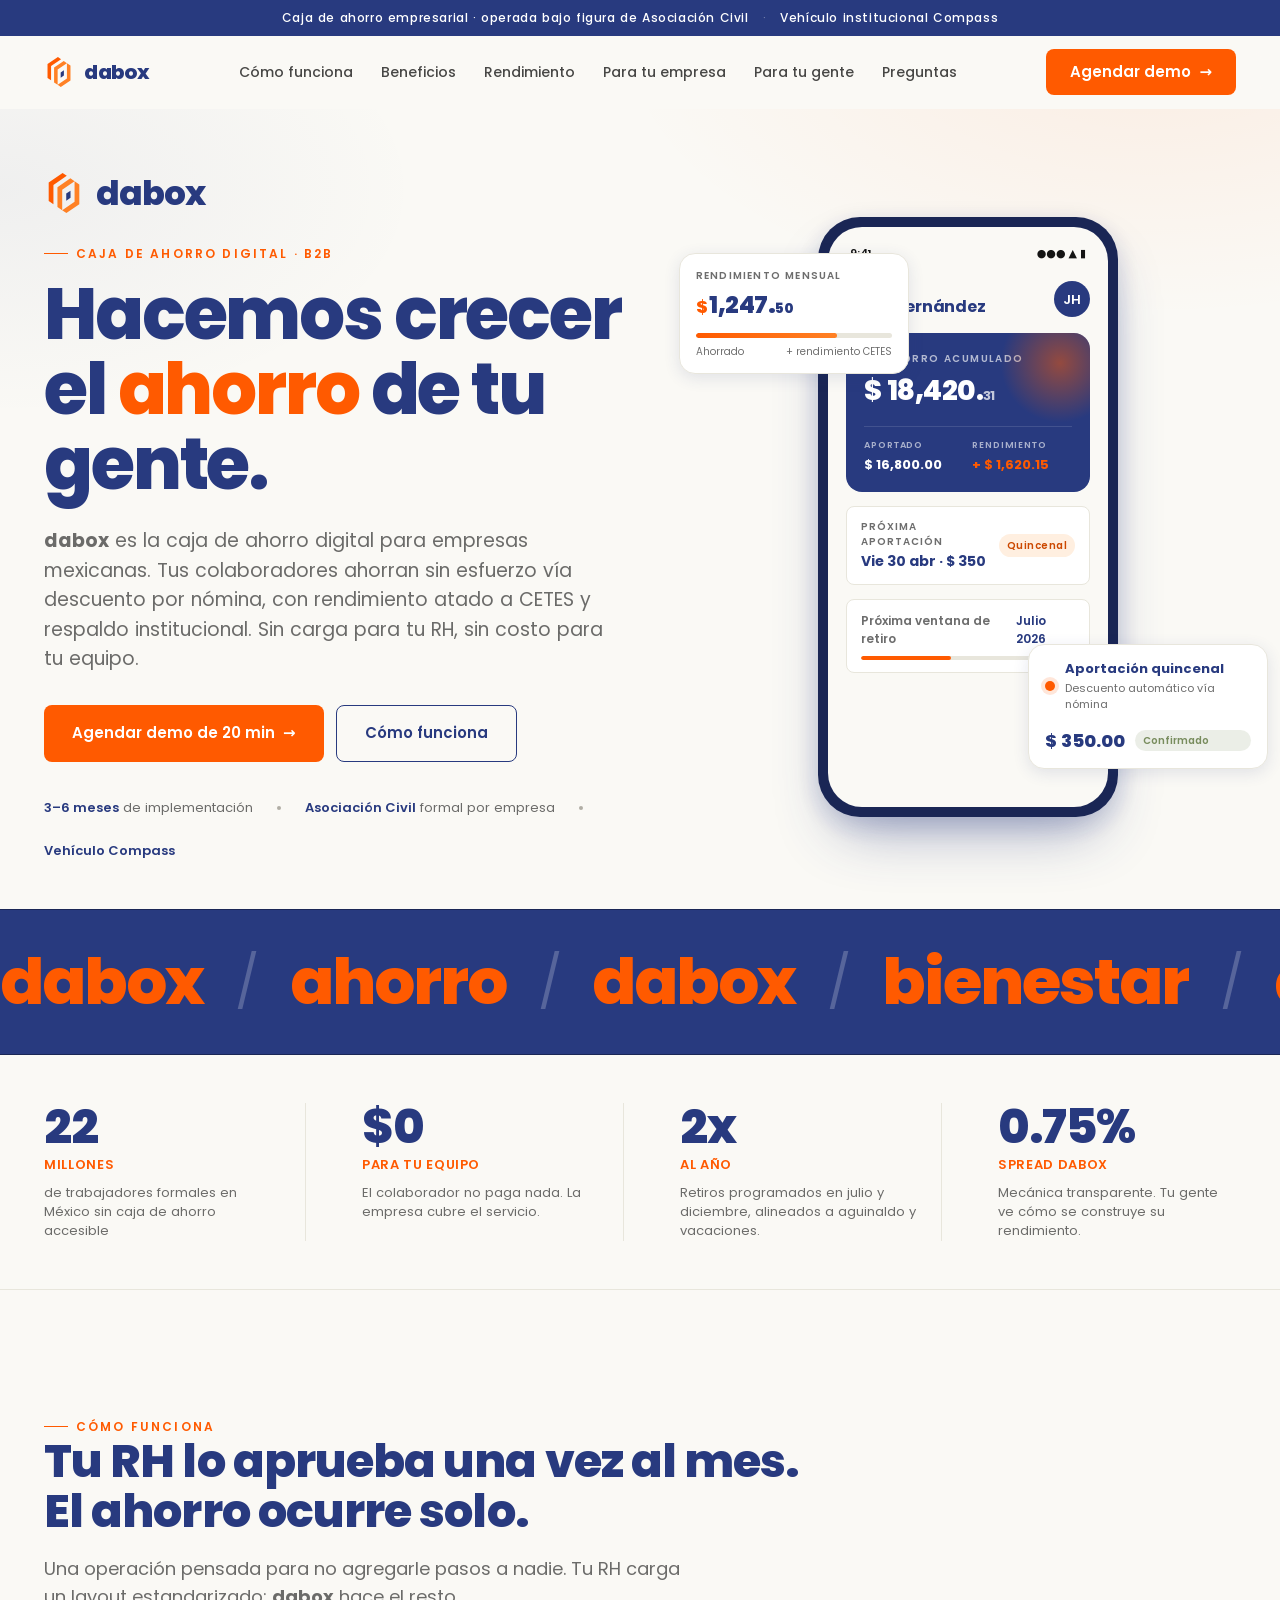
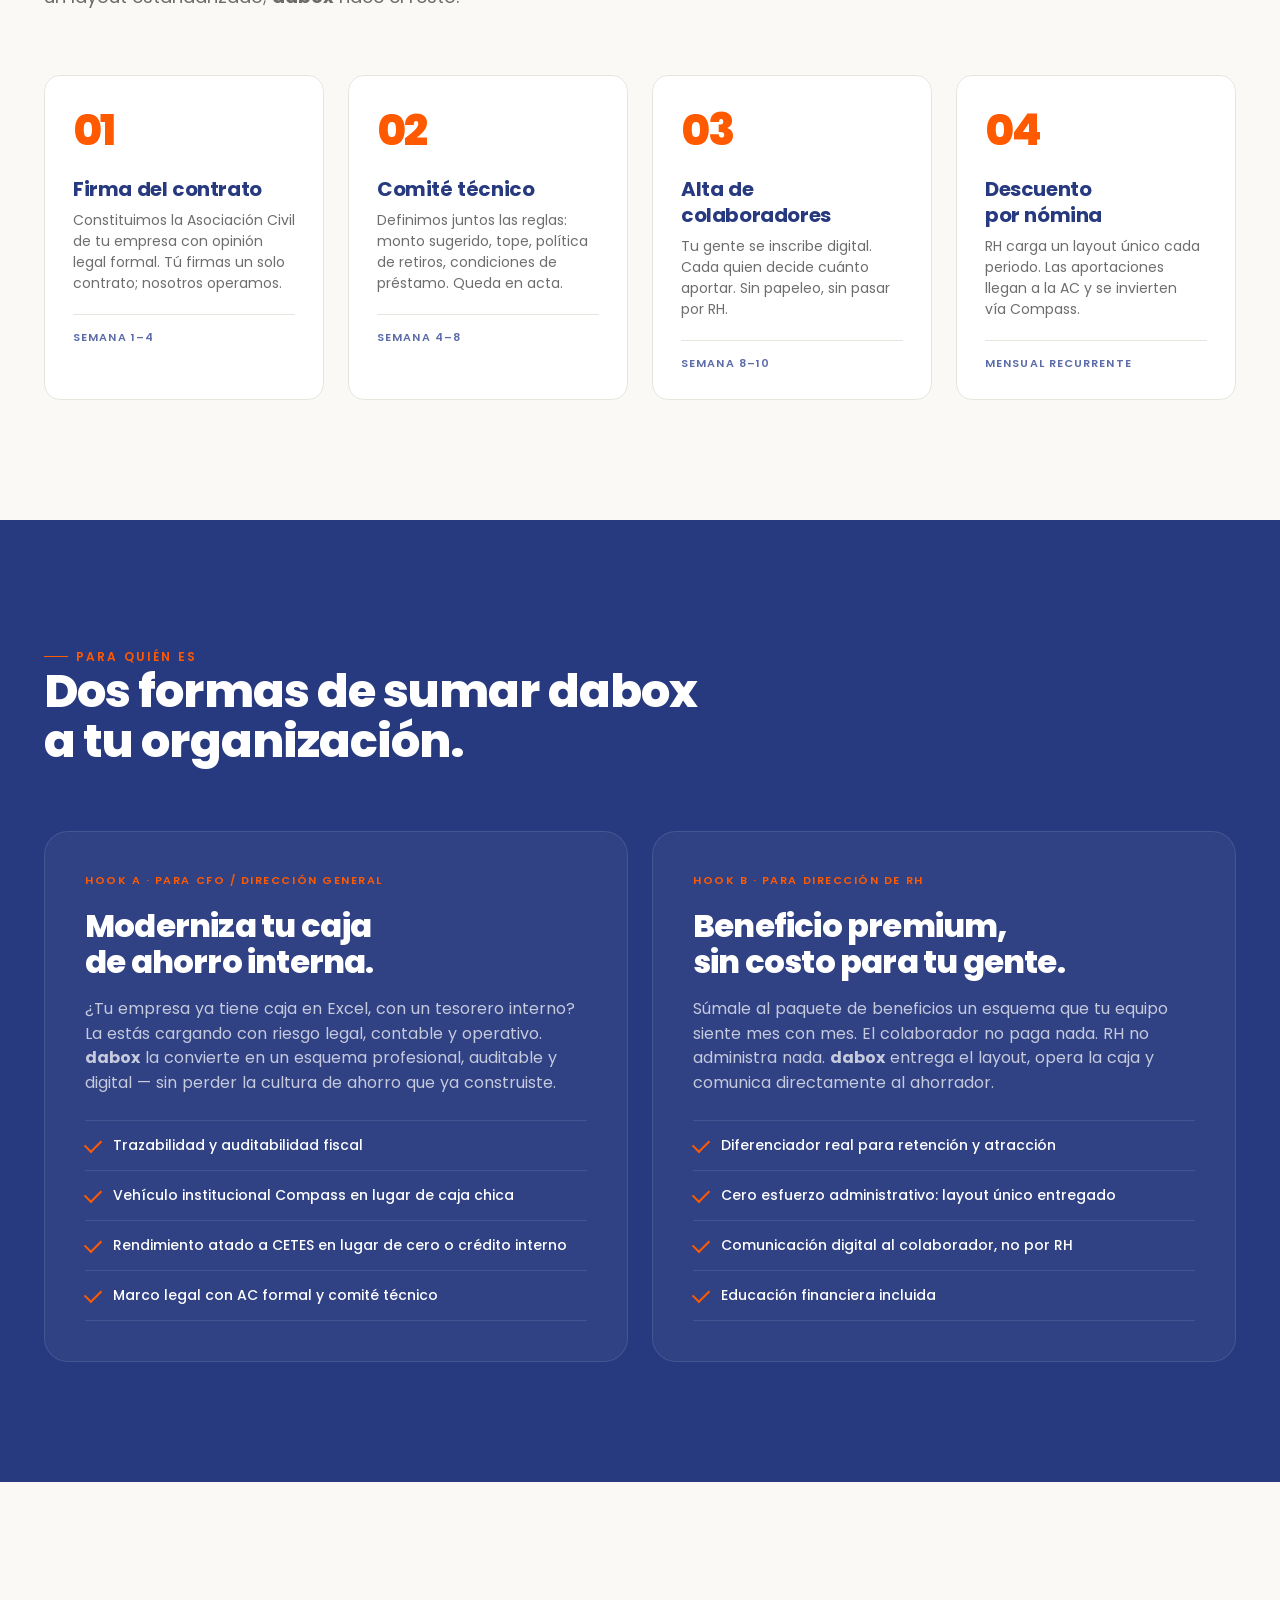
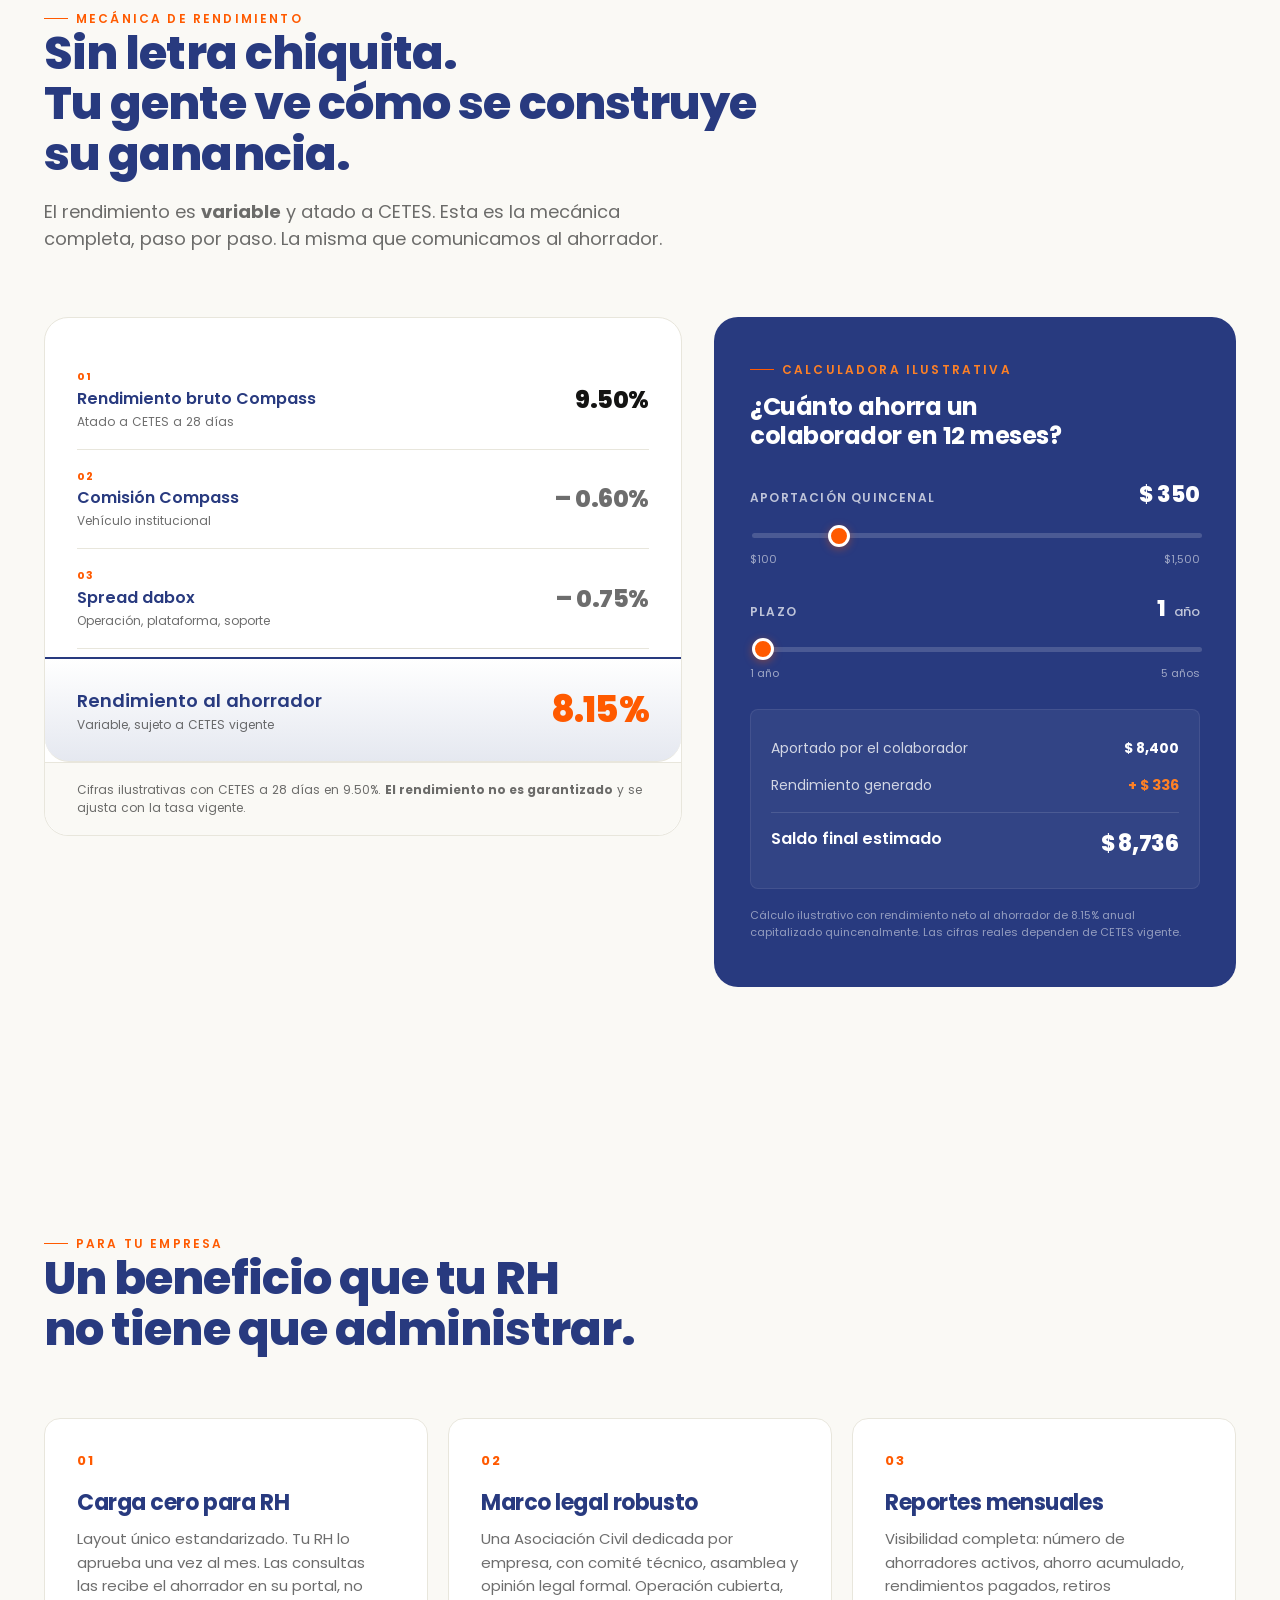
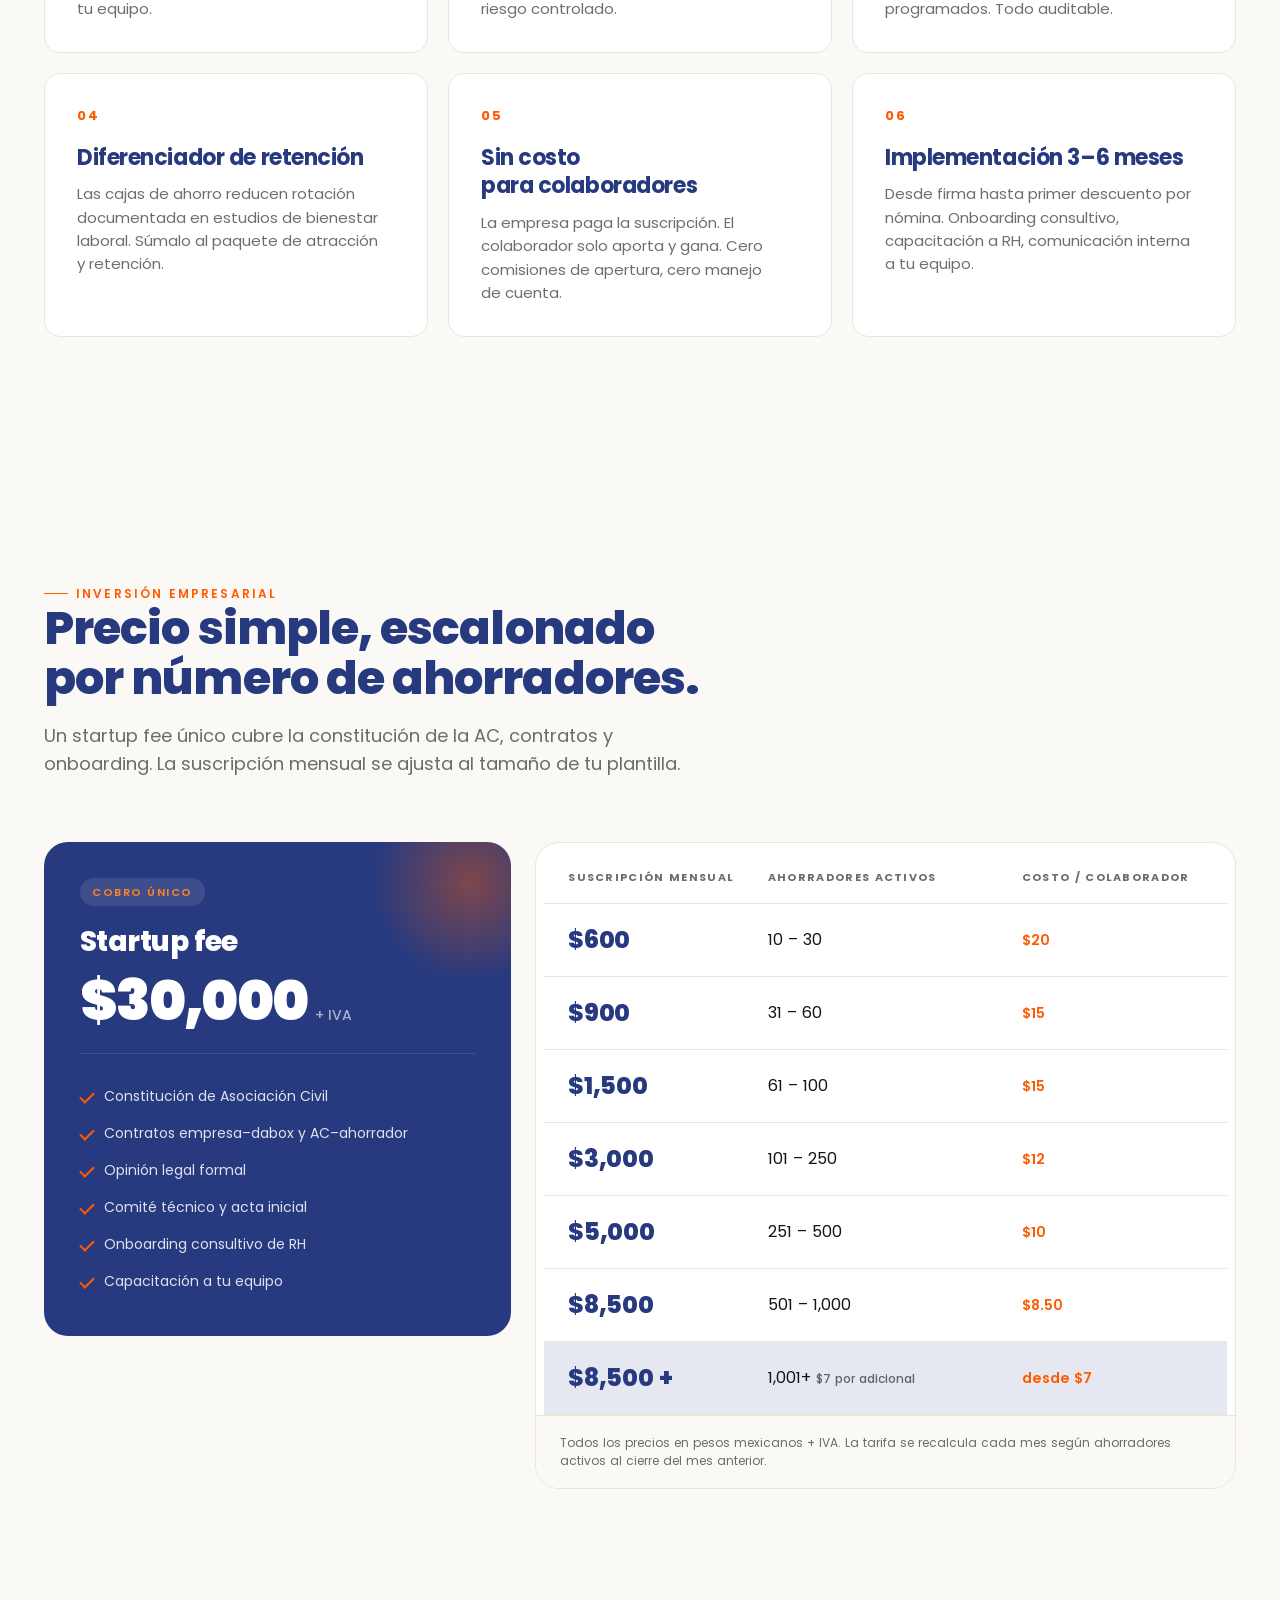
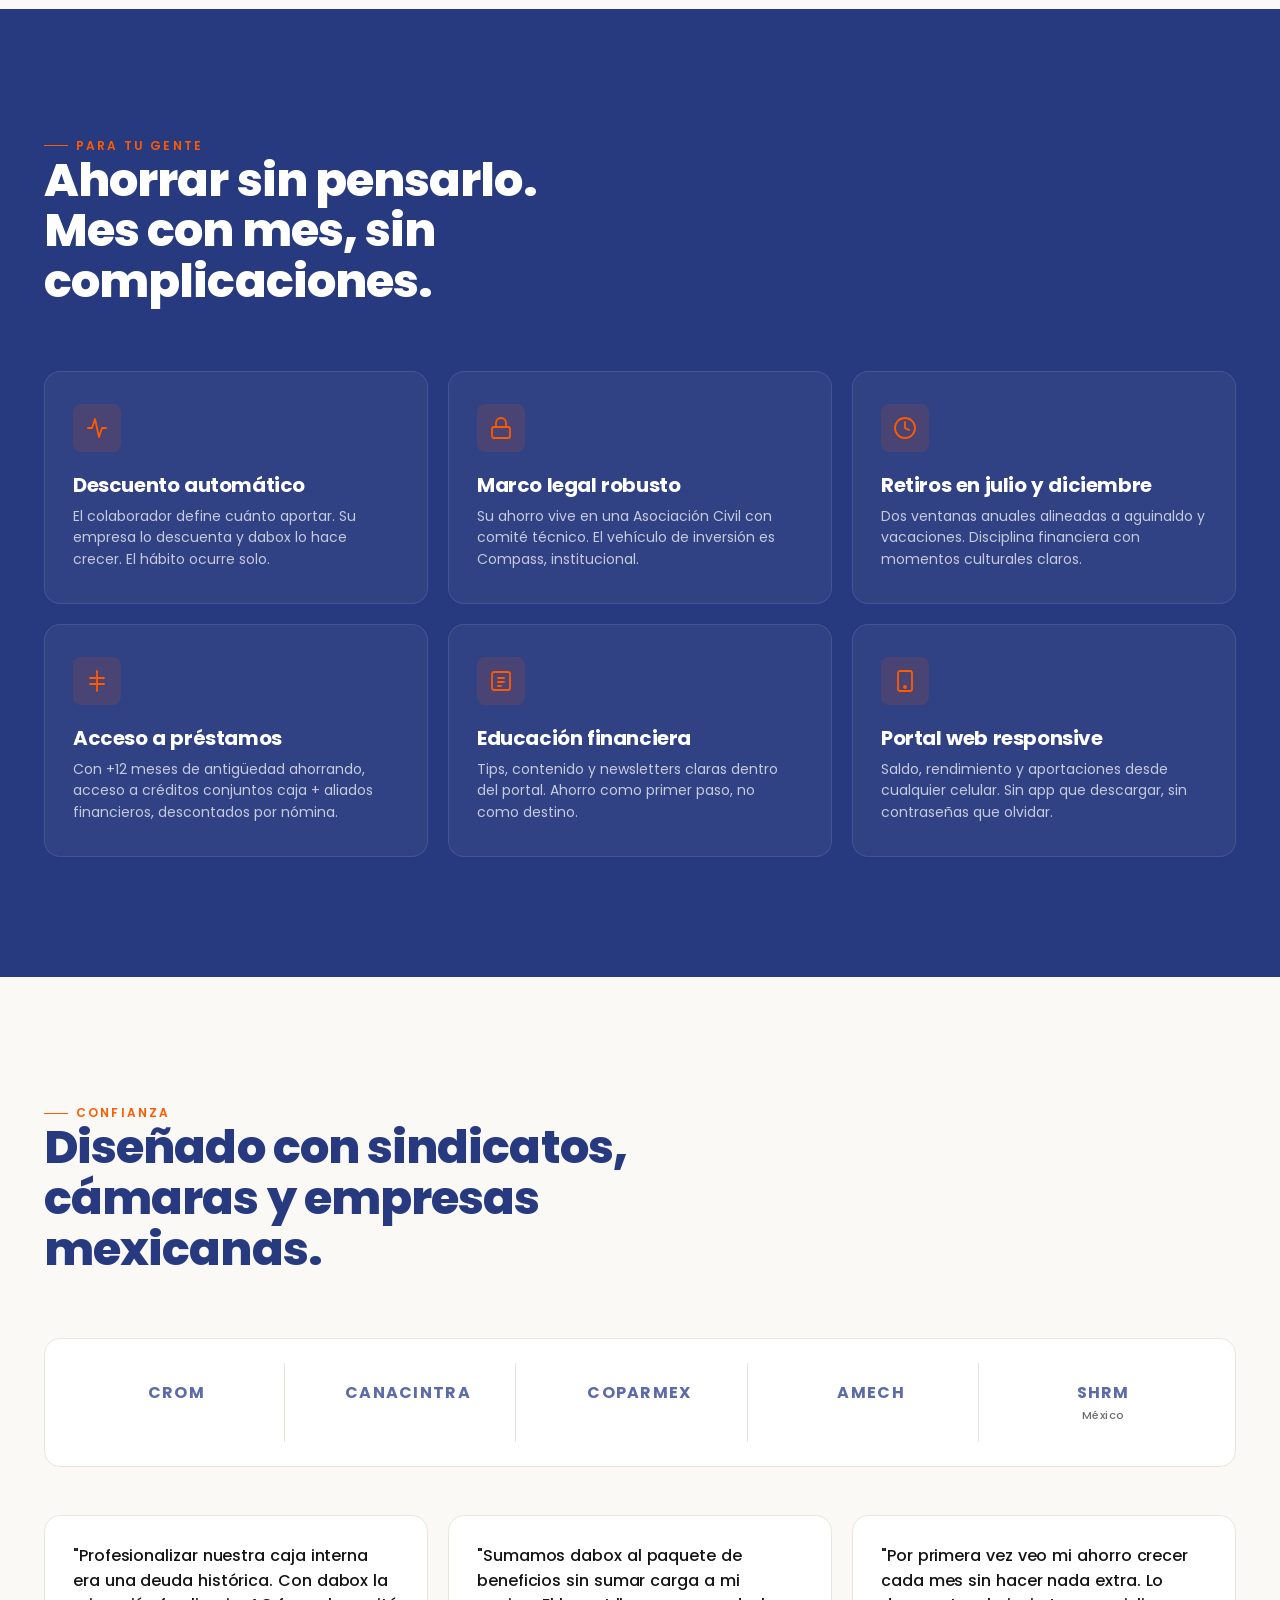
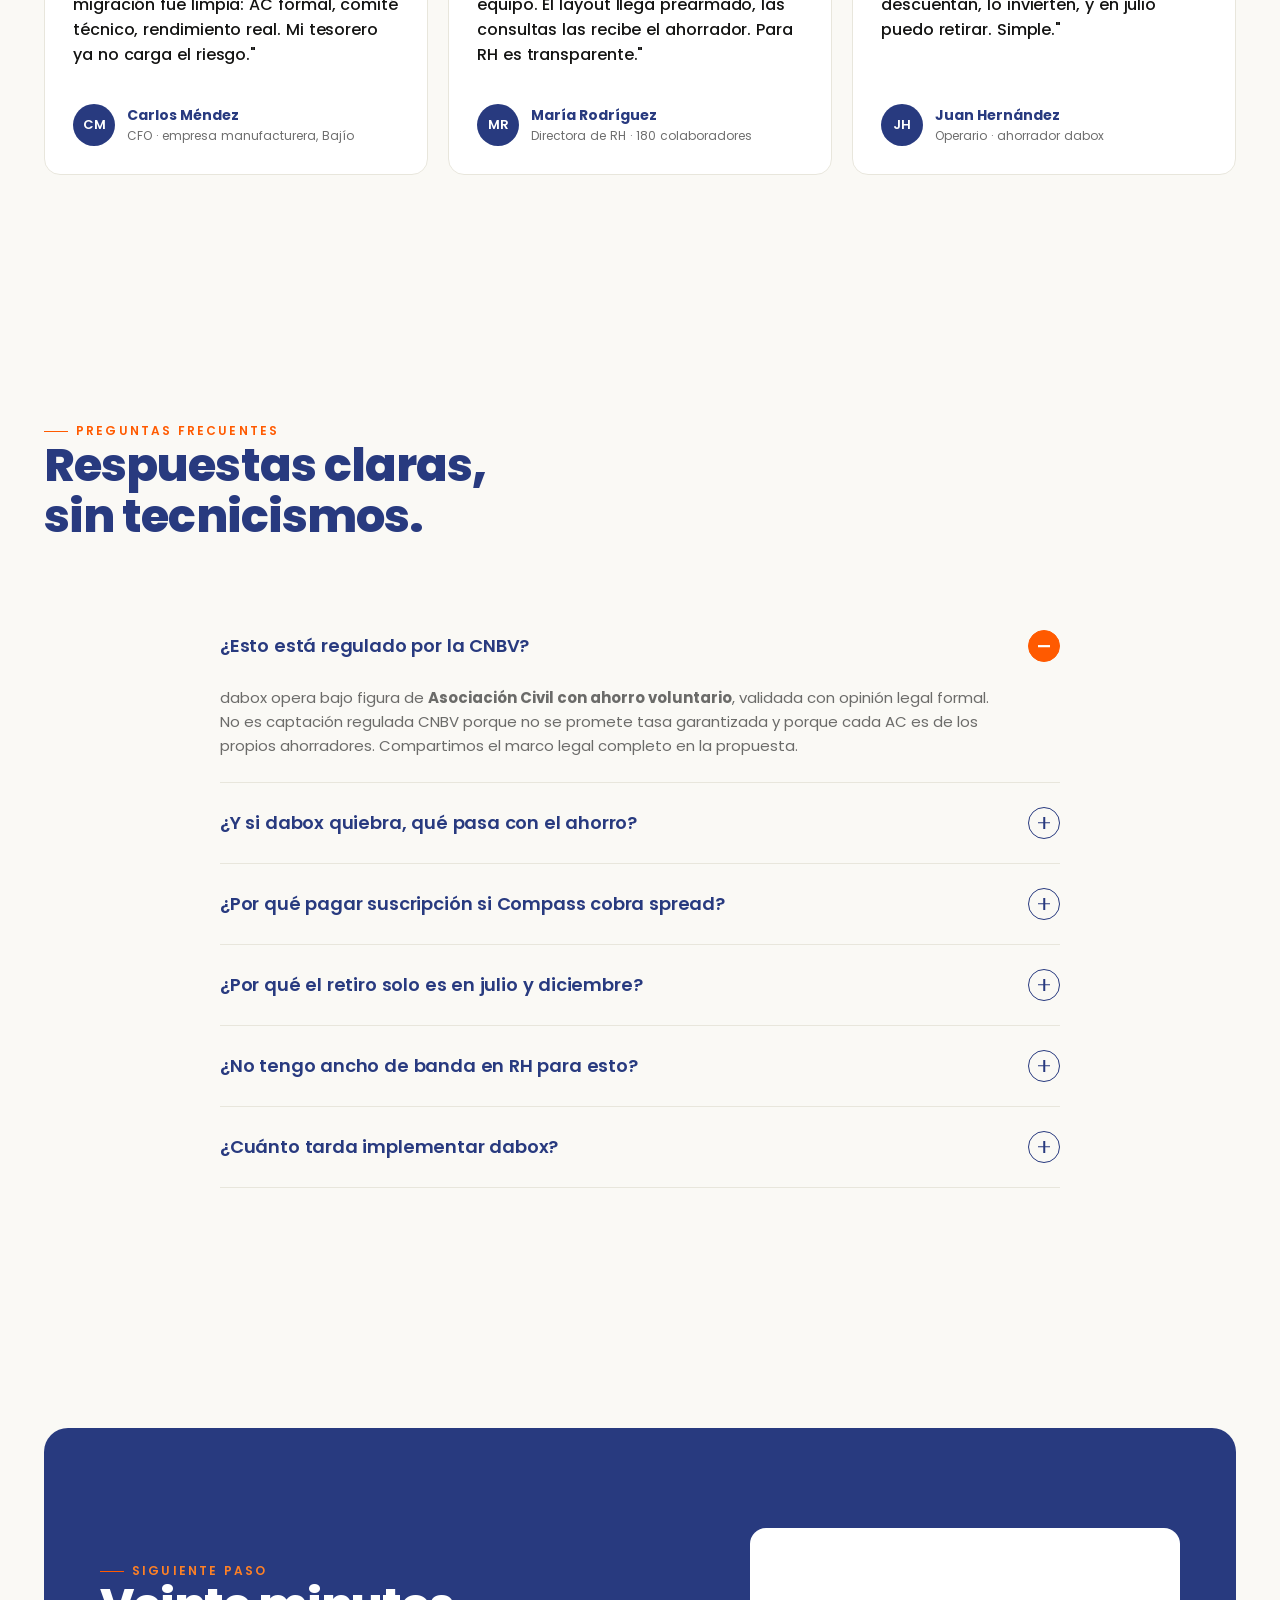
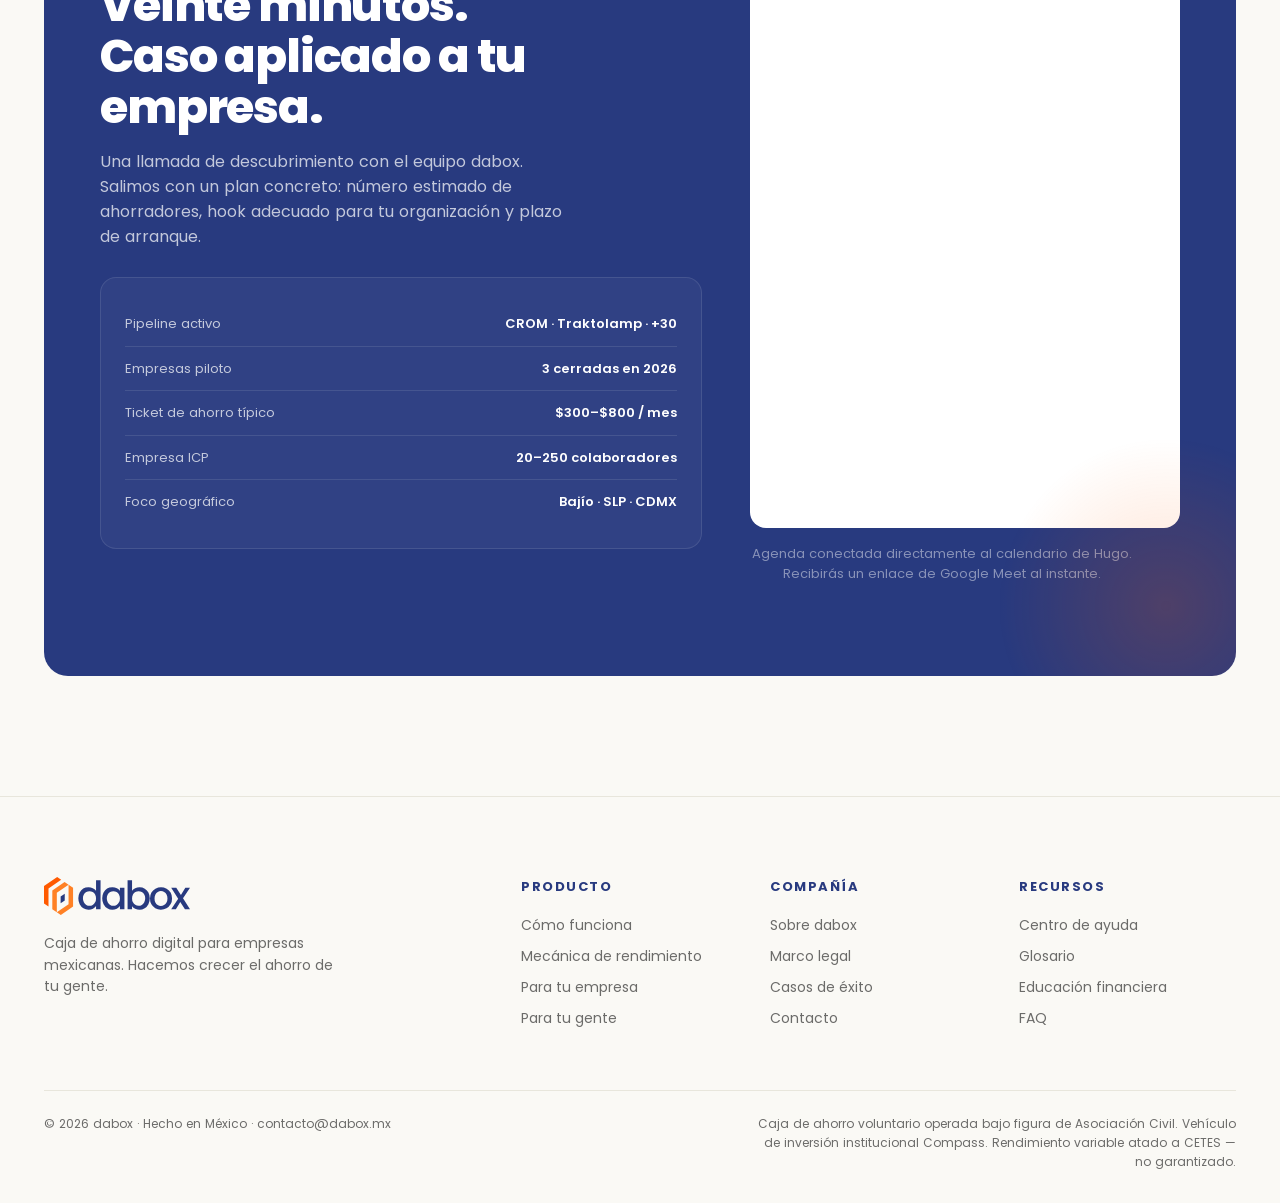
==== index.html @ c8448554 "Add static site pages and brand assets Add complete static marketing site: new HTML pages (index, 40" ====
<!doctype html>
<html lang="es">
<head>
<meta charset="utf-8">
<meta name="viewport" content="width=device-width, initial-scale=1">
<title>dabox — Hacemos crecer el ahorro de tu gente</title>
<link rel="stylesheet" href="/styles.css">
<link rel="icon" type="image/svg+xml" href="/assets/symbol-color.svg">
<template id="__bundler_thumbnail" data-bg-color="#FAF9F5">
  <svg viewBox="0 0 1200 800" xmlns="http://www.w3.org/2000/svg">
    <rect width="1200" height="800" fill="#FAF9F5"/>
    <g transform="translate(600 400)">
      <text x="0" y="40" text-anchor="middle" font-family="Poppins, sans-serif" font-weight="900" font-size="180" letter-spacing="-10" fill="#283A7F">dabox</text>
      <rect x="-200" y="100" width="400" height="6" rx="3" fill="#FF5A00"/>
    </g>
  </svg>
</template>
</head>
<body>

<!-- ANNOUNCE BAR -->
<div class="announce">
  <div class="wrap announce-inner">
    <span>Caja de ahorro empresarial · operada bajo figura de Asociación Civil</span>
    <span class="sep">·</span>
    <span>Vehículo institucional Compass</span>
  </div>
</div>

<!-- NAV -->
<nav class="nav" id="nav">
  <div class="wrap nav-inner">
    <a class="brand" href="#top">
      <img class="brand-mark" src="/assets/symbol-color.svg" alt="">
      <span class="brand-word">dabox</span>
    </a>
    <div class="nav-links">
      <a href="#producto">Cómo funciona</a>
      <a href="#beneficios">Beneficios</a>
      <a href="#calculadora">Rendimiento</a>
      <a href="#empresa">Para tu empresa</a>
      <a href="#colaborador">Para tu gente</a>
      <a href="#faq">Preguntas</a>
    </div>
    <div class="nav-cta">
      <a href="#contacto" class="btn btn-primary">Agendar demo<span class="arr">→</span></a>
    </div>
  </div>
</nav>

<!-- HERO -->
<section id="top" class="hero">
  <div class="wrap hero-grid">
    <div>
      <div class="hero-brand">
        <img src="/assets/symbol-color.svg" alt="" class="hero-brand-mark">
        <div class="hero-brand-word">dabox</div>
      </div>
      <span class="eyebrow">Caja de ahorro digital · B2B</span>
      <h1>Hacemos crecer<br>el <span class="hl">ahorro</span> de tu gente.</h1>
      <p class="lede">
        <strong>dabox</strong> es la caja de ahorro digital para empresas mexicanas.
        Tus colaboradores ahorran sin esfuerzo vía descuento por nómina, con rendimiento atado a CETES y respaldo institucional. Sin carga para tu RH, sin costo para tu equipo.
      </p>
      <div class="hero-cta">
        <a href="#contacto" class="btn btn-primary btn-lg">Agendar demo de 20 min<span class="arr">→</span></a>
        <a href="#producto" class="btn btn-ghost btn-lg">Cómo funciona</a>
      </div>
      <div class="trust">
        <div><strong>3–6 meses</strong> de implementación</div>
        <span class="dot"></span>
        <div><strong>Asociación Civil</strong> formal por empresa</div>
        <span class="dot"></span>
        <div><strong>Vehículo Compass</strong></div>
      </div>
    </div>

    <div class="hero-visual">
      <div class="float-card a">
        <div class="fc-label">RENDIMIENTO MENSUAL</div>
        <div class="fc-num"><span class="cur">$</span>1,247.<small>50</small></div>
        <div class="fc-bar"><div class="fc-fill" style="width:72%"></div></div>
        <div class="fc-meta"><span>Ahorrado</span><span>+ rendimiento CETES</span></div>
      </div>
      <div class="float-card b">
        <div class="fc-row">
          <div class="fc-dot"></div>
          <div>
            <div class="fc-t">Aportación quincenal</div>
            <div class="fc-s">Descuento automático vía nómina</div>
          </div>
        </div>
        <div class="fc-row" style="margin-top:14px">
          <div class="fc-amt">$ 350.00</div>
          <div class="fc-tag">Confirmado</div>
        </div>
      </div>
      <!-- Phone -->
      <div class="phone">
        <div class="phone-screen">
          <div class="statusbar">
            <span>9:41</span>
            <span class="sb-icons"></span>
          </div>
          <div class="phone-head">
            <div>
              <div class="phone-greeting">Hola,</div>
              <div class="phone-name">Juan Hernández</div>
            </div>
            <div class="avatar">JH</div>
          </div>
          <div class="balance-card">
            <div class="balance-label">Tu ahorro acumulado</div>
            <div class="balance-num" id="balanceNum">$ 18,420.<small>15</small></div>
            <div class="balance-meta">
              <div><span class="bm-l">Aportado</span><span class="bm-v">$ 16,800.00</span></div>
              <div><span class="bm-l">Rendimiento</span><span class="bm-v" style="color:var(--orange)">+ $ 1,620.15</span></div>
            </div>
          </div>
          <div class="next-card">
            <div>
              <div class="nc-l">Próxima aportación</div>
              <div class="nc-d">Vie 30 abr · $ 350</div>
            </div>
            <div class="nc-tag">Quincenal</div>
          </div>
          <div class="window-card">
            <div class="wc-row">
              <span class="wc-l">Próxima ventana de retiro</span>
              <span class="wc-v">Julio 2026</span>
            </div>
            <div class="wc-bar"><div class="wc-fill" style="width:42%"></div></div>
          </div>
        </div>
      </div>
    </div>
  </div>
</section>

<!-- TAGLINE BAND -->
<section class="band" aria-hidden="true">
  <div class="band-track">
    <span>dabox</span><span class="bsep">/</span>
    <span>ahorro</span><span class="bsep">/</span>
    <span>dabox</span><span class="bsep">/</span>
    <span>bienestar</span><span class="bsep">/</span>
    <span>dabox</span><span class="bsep">/</span>
    <span>tu gente</span><span class="bsep">/</span>
    <span>dabox</span><span class="bsep">/</span>
    <span>mes con mes</span><span class="bsep">/</span>
    <span>dabox</span><span class="bsep">/</span>
    <span>cetes</span><span class="bsep">/</span>
    <span>dabox</span><span class="bsep">/</span>
    <span>simple</span><span class="bsep">/</span>
  </div>
</section>

<!-- METRICS -->
<section class="metrics">
  <div class="wrap metrics-grid">
    <div class="metric">
      <div class="n" data-count="22">0</div>
      <div class="u">millones</div>
      <div class="l">de trabajadores formales en México sin caja de ahorro accesible</div>
    </div>
    <div class="metric">
      <div class="n" data-count="0" data-prefix="$">$0</div>
      <div class="u">para tu equipo</div>
      <div class="l">El colaborador no paga nada. La empresa cubre el servicio.</div>
    </div>
    <div class="metric">
      <div class="n" data-count="2" data-suffix="x">0x</div>
      <div class="u">al año</div>
      <div class="l">Retiros programados en julio y diciembre, alineados a aguinaldo y vacaciones.</div>
    </div>
    <div class="metric">
      <div class="n" data-count="0.75" data-suffix="%">0%</div>
      <div class="u">spread dabox</div>
      <div class="l">Mecánica transparente. Tu gente ve cómo se construye su rendimiento.</div>
    </div>
  </div>
</section>

<!-- HOW IT WORKS -->
<section id="producto" class="section">
  <div class="wrap">
    <div class="section-head">
      <span class="eyebrow">Cómo funciona</span>
      <h2>Tu RH lo aprueba una vez al mes.<br>El ahorro ocurre solo.</h2>
      <p class="lede">Una operación pensada para no agregarle pasos a nadie. Tu RH carga un layout estandarizado; <strong>dabox</strong> hace el resto.</p>
    </div>
    <div class="how-grid">
      <div class="how-step">
        <div class="hn">01</div>
        <h3>Firma del contrato</h3>
        <p>Constituimos la Asociación Civil de tu empresa con opinión legal formal. Tú firmas un solo contrato; nosotros operamos.</p>
        <div class="hs-meta">Semana 1–4</div>
      </div>
      <div class="how-step">
        <div class="hn">02</div>
        <h3>Comité técnico</h3>
        <p>Definimos juntos las reglas: monto sugerido, tope, política de retiros, condiciones de préstamo. Queda en acta.</p>
        <div class="hs-meta">Semana 4–8</div>
      </div>
      <div class="how-step">
        <div class="hn">03</div>
        <h3>Alta de colaboradores</h3>
        <p>Tu gente se inscribe digital. Cada quien decide cuánto aportar. Sin papeleo, sin pasar por RH.</p>
        <div class="hs-meta">Semana 8–10</div>
      </div>
      <div class="how-step">
        <div class="hn">04</div>
        <h3>Descuento por nómina</h3>
        <p>RH carga un layout único cada periodo. Las aportaciones llegan a la AC y se invierten vía Compass.</p>
        <div class="hs-meta">Mensual recurrente</div>
      </div>
    </div>
  </div>
</section>

<!-- DUAL HOOK -->
<section id="beneficios" class="section dark">
  <div class="wrap">
    <div class="section-head">
      <span class="eyebrow">Para quién es</span>
      <h2>Dos formas de sumar dabox<br>a tu organización.</h2>
    </div>
    <div class="hook-grid">
      <article class="hook">
        <div class="hk-tag">Hook A · Para CFO / Dirección General</div>
        <h3>Moderniza tu caja<br>de ahorro interna.</h3>
        <p class="hk-desc">¿Tu empresa ya tiene caja en Excel, con un tesorero interno? La estás cargando con riesgo legal, contable y operativo. <strong>dabox</strong> la convierte en un esquema profesional, auditable y digital — sin perder la cultura de ahorro que ya construiste.</p>
        <ul class="hk-list">
          <li>Trazabilidad y auditabilidad fiscal</li>
          <li>Vehículo institucional Compass en lugar de caja chica</li>
          <li>Rendimiento atado a CETES en lugar de cero o crédito interno</li>
          <li>Marco legal con AC formal y comité técnico</li>
        </ul>
      </article>
      <article class="hook">
        <div class="hk-tag">Hook B · Para Dirección de RH</div>
        <h3>Beneficio premium,<br>sin costo para tu gente.</h3>
        <p class="hk-desc">Súmale al paquete de beneficios un esquema que tu equipo siente mes con mes. El colaborador no paga nada. RH no administra nada. <strong>dabox</strong> entrega el layout, opera la caja y comunica directamente al ahorrador.</p>
        <ul class="hk-list">
          <li>Diferenciador real para retención y atracción</li>
          <li>Cero esfuerzo administrativo: layout único entregado</li>
          <li>Comunicación digital al colaborador, no por RH</li>
          <li>Educación financiera incluida</li>
        </ul>
      </article>
    </div>
  </div>
</section>

<!-- YIELD MECHANICS -->
<section id="calculadora" class="section section-cream">
  <div class="wrap">
    <div class="section-head">
      <span class="eyebrow">Mecánica de rendimiento</span>
      <h2>Sin letra chiquita.<br>Tu gente ve cómo se construye su ganancia.</h2>
      <p class="lede">El rendimiento es <strong>variable</strong> y atado a CETES. Esta es la mecánica completa, paso por paso. La misma que comunicamos al ahorrador.</p>
    </div>

    <div class="yield-grid">
      <div class="yield-mech">
        <div class="ym-row">
          <div class="ym-l">
            <div class="ym-step">01</div>
            <div class="ym-t">Rendimiento bruto Compass</div>
            <div class="ym-s">Atado a CETES a 28 días</div>
          </div>
          <div class="ym-v">9.50%</div>
        </div>
        <div class="ym-row sub">
          <div class="ym-l">
            <div class="ym-step">02</div>
            <div class="ym-t">Comisión Compass</div>
            <div class="ym-s">Vehículo institucional</div>
          </div>
          <div class="ym-v">– 0.60%</div>
        </div>
        <div class="ym-row sub">
          <div class="ym-l">
            <div class="ym-step">03</div>
            <div class="ym-t">Spread dabox</div>
            <div class="ym-s">Operación, plataforma, soporte</div>
          </div>
          <div class="ym-v">– 0.75%</div>
        </div>
        <div class="ym-row total">
          <div class="ym-l">
            <div class="ym-t">Rendimiento al ahorrador</div>
            <div class="ym-s">Variable, sujeto a CETES vigente</div>
          </div>
          <div class="ym-v hi">8.15%</div>
        </div>
        <div class="ym-foot">
          Cifras ilustrativas con CETES a 28 días en 9.50%. <strong>El rendimiento no es garantizado</strong> y se ajusta con la tasa vigente.
        </div>
      </div>

      <div class="yield-calc">
        <span class="eyebrow">Calculadora ilustrativa</span>
        <h3 class="calc-h">¿Cuánto ahorra un colaborador en 12 meses?</h3>

        <div class="ctrl">
          <div class="ctrl-top">
            <span class="ctrl-label">Aportación quincenal</span>
            <span class="ctrl-value">$ <span id="vMonthly">350</span></span>
          </div>
          <input type="range" id="monthly" min="100" max="1500" step="50" value="350">
          <div class="ctrl-range"><span>$100</span><span>$1,500</span></div>
        </div>

        <div class="ctrl">
          <div class="ctrl-top">
            <span class="ctrl-label">Plazo</span>
            <span class="ctrl-value"><span id="vYears">1</span> <span class="unit">año</span></span>
          </div>
          <input type="range" id="years" min="1" max="5" step="1" value="1">
          <div class="ctrl-range"><span>1 año</span><span>5 años</span></div>
        </div>

        <div class="calc-out">
          <div class="co-row">
            <span>Aportado por el colaborador</span>
            <strong id="bdPrincipal">$ 8,400</strong>
          </div>
          <div class="co-row hi">
            <span>Rendimiento generado</span>
            <strong id="bdYield">+ $ 365</strong>
          </div>
          <div class="co-row total">
            <span>Saldo final estimado</span>
            <strong id="calcResult">$ 8,765</strong>
          </div>
        </div>
        <p class="calc-note">Cálculo ilustrativo con rendimiento neto al ahorrador de 8.15% anual capitalizado quincenalmente. Las cifras reales dependen de CETES vigente.</p>
      </div>
    </div>
  </div>
</section>

<!-- FOR THE COMPANY -->
<section id="empresa" class="section">
  <div class="wrap">
    <div class="section-head">
      <span class="eyebrow">Para tu empresa</span>
      <h2>Un beneficio que tu RH<br>no tiene que administrar.</h2>
    </div>
    <div class="feat-grid">
      <div class="feat">
        <div class="ft-num">01</div>
        <h3>Carga cero para RH</h3>
        <p>Layout único estandarizado. Tu RH lo aprueba una vez al mes. Las consultas las recibe el ahorrador en su portal, no tu equipo.</p>
      </div>
      <div class="feat">
        <div class="ft-num">02</div>
        <h3>Marco legal robusto</h3>
        <p>Una Asociación Civil dedicada por empresa, con comité técnico, asamblea y opinión legal formal. Operación cubierta, riesgo controlado.</p>
      </div>
      <div class="feat">
        <div class="ft-num">03</div>
        <h3>Reportes mensuales</h3>
        <p>Visibilidad completa: número de ahorradores activos, ahorro acumulado, rendimientos pagados, retiros programados. Todo auditable.</p>
      </div>
      <div class="feat">
        <div class="ft-num">04</div>
        <h3>Diferenciador de retención</h3>
        <p>Las cajas de ahorro reducen rotación documentada en estudios de bienestar laboral. Súmalo al paquete de atracción y retención.</p>
      </div>
      <div class="feat">
        <div class="ft-num">05</div>
        <h3>Sin costo para colaboradores</h3>
        <p>La empresa paga la suscripción. El colaborador solo aporta y gana. Cero comisiones de apertura, cero manejo de cuenta.</p>
      </div>
      <div class="feat">
        <div class="ft-num">06</div>
        <h3>Implementación 3–6 meses</h3>
        <p>Desde firma hasta primer descuento por nómina. Onboarding consultivo, capacitación a RH, comunicación interna a tu equipo.</p>
      </div>
    </div>
  </div>
</section>

<!-- PRICING -->
<section class="section section-cream">
  <div class="wrap">
    <div class="section-head">
      <span class="eyebrow">Inversión empresarial</span>
      <h2>Precio simple, escalonado por número de ahorradores.</h2>
      <p class="lede">Un startup fee único cubre la constitución de la AC, contratos y onboarding. La suscripción mensual se ajusta al tamaño de tu plantilla.</p>
    </div>

    <div class="pricing-wrap">
      <div class="startup-card">
        <div class="sc-tag">Cobro único</div>
        <h3>Startup fee</h3>
        <div class="sc-price">$30,000<span class="sc-iva">+ IVA</span></div>
        <ul class="sc-list">
          <li>Constitución de Asociación Civil</li>
          <li>Contratos empresa–dabox y AC–ahorrador</li>
          <li>Opinión legal formal</li>
          <li>Comité técnico y acta inicial</li>
          <li>Onboarding consultivo de RH</li>
          <li>Capacitación a tu equipo</li>
        </ul>
      </div>

      <div class="tier-table">
        <div class="tt-head">
          <div>Suscripción mensual</div>
          <div>Ahorradores activos</div>
          <div>Costo / colaborador</div>
        </div>
        <div class="tt-row">
          <div class="tt-price">$600</div>
          <div>10 – 30</div>
          <div class="tt-pp">$20</div>
        </div>
        <div class="tt-row">
          <div class="tt-price">$900</div>
          <div>31 – 60</div>
          <div class="tt-pp">$15</div>
        </div>
        <div class="tt-row">
          <div class="tt-price">$1,500</div>
          <div>61 – 100</div>
          <div class="tt-pp">$15</div>
        </div>
        <div class="tt-row">
          <div class="tt-price">$3,000</div>
          <div>101 – 250</div>
          <div class="tt-pp">$12</div>
        </div>
        <div class="tt-row">
          <div class="tt-price">$5,000</div>
          <div>251 – 500</div>
          <div class="tt-pp">$10</div>
        </div>
        <div class="tt-row">
          <div class="tt-price">$8,500</div>
          <div>501 – 1,000</div>
          <div class="tt-pp">$8.50</div>
        </div>
        <div class="tt-row enterprise">
          <div class="tt-price">$8,500 +</div>
          <div>1,001+ <span class="tt-extra">$7 por adicional</span></div>
          <div class="tt-pp">desde $7</div>
        </div>
        <div class="tt-foot">Todos los precios en pesos mexicanos + IVA. La tarifa se recalcula cada mes según ahorradores activos al cierre del mes anterior.</div>
      </div>
    </div>
  </div>
</section>

<!-- FOR THE COLLABORATOR -->
<section id="colaborador" class="section dark">
  <div class="wrap">
    <div class="section-head">
      <span class="eyebrow">Para tu gente</span>
      <h2>Ahorrar sin pensarlo.<br>Mes con mes, sin complicaciones.</h2>
    </div>
    <div class="coll-grid">
      <div class="coll-feat">
        <div class="cf-i">
          <svg width="24" height="24" viewBox="0 0 24 24" fill="none" stroke="currentColor" stroke-width="1.8" stroke-linecap="round" stroke-linejoin="round"><path d="M3 12h4l3-9 4 18 3-9h4"/></svg>
        </div>
        <h3>Descuento automático</h3>
        <p>El colaborador define cuánto aportar. Su empresa lo descuenta y dabox lo hace crecer. El hábito ocurre solo.</p>
      </div>
      <div class="coll-feat">
        <div class="cf-i">
          <svg width="24" height="24" viewBox="0 0 24 24" fill="none" stroke="currentColor" stroke-width="1.8" stroke-linecap="round" stroke-linejoin="round"><rect x="3" y="11" width="18" height="11" rx="2"/><path d="M7 11V7a5 5 0 0 1 10 0v4"/></svg>
        </div>
        <h3>Marco legal robusto</h3>
        <p>Su ahorro vive en una Asociación Civil con comité técnico. El vehículo de inversión es Compass, institucional.</p>
      </div>
      <div class="coll-feat">
        <div class="cf-i">
          <svg width="24" height="24" viewBox="0 0 24 24" fill="none" stroke="currentColor" stroke-width="1.8" stroke-linecap="round" stroke-linejoin="round"><circle cx="12" cy="12" r="10"/><polyline points="12 6 12 12 16 14"/></svg>
        </div>
        <h3>Retiros en julio y diciembre</h3>
        <p>Dos ventanas anuales alineadas a aguinaldo y vacaciones. Disciplina financiera con momentos culturales claros.</p>
      </div>
      <div class="coll-feat">
        <div class="cf-i">
          <svg width="24" height="24" viewBox="0 0 24 24" fill="none" stroke="currentColor" stroke-width="1.8" stroke-linecap="round" stroke-linejoin="round"><path d="M12 2v20M5 9h14M5 15h14"/></svg>
        </div>
        <h3>Acceso a préstamos</h3>
        <p>Con +12 meses de antigüedad ahorrando, acceso a créditos conjuntos caja + aliados financieros, descontados por nómina.</p>
      </div>
      <div class="coll-feat">
        <div class="cf-i">
          <svg width="24" height="24" viewBox="0 0 24 24" fill="none" stroke="currentColor" stroke-width="1.8" stroke-linecap="round" stroke-linejoin="round"><rect x="3" y="3" width="18" height="18" rx="2"/><path d="M9 9h6M9 13h6M9 17h3"/></svg>
        </div>
        <h3>Educación financiera</h3>
        <p>Tips, contenido y newsletters claras dentro del portal. Ahorro como primer paso, no como destino.</p>
      </div>
      <div class="coll-feat">
        <div class="cf-i">
          <svg width="24" height="24" viewBox="0 0 24 24" fill="none" stroke="currentColor" stroke-width="1.8" stroke-linecap="round" stroke-linejoin="round"><rect x="5" y="2" width="14" height="20" rx="2"/><circle cx="12" cy="18" r="1"/></svg>
        </div>
        <h3>Portal web responsive</h3>
        <p>Saldo, rendimiento y aportaciones desde cualquier celular. Sin app que descargar, sin contraseñas que olvidar.</p>
      </div>
    </div>
  </div>
</section>

<!-- TESTIMONIALS -->
<section id="testimonios" class="section">
  <div class="wrap">
    <div class="section-head">
      <span class="eyebrow">Confianza</span>
      <h2>Diseñado con sindicatos,<br>cámaras y empresas mexicanas.</h2>
    </div>
    <div class="logos-row">
      <div class="logo-tile">CROM</div>
      <div class="logo-tile">CANACINTRA</div>
      <div class="logo-tile">COPARMEX</div>
      <div class="logo-tile">AMECH</div>
      <div class="logo-tile">SHRM<span class="lt-sub">México</span></div>
    </div>
    <div class="quotes-grid">
      <div class="quote">
        <p>"Profesionalizar nuestra caja interna era una deuda histórica. Con dabox la migración fue limpia: AC formal, comité técnico, rendimiento real. Mi tesorero ya no carga el riesgo."</p>
        <div class="q-person">
          <div class="q-avatar">CM</div>
          <div>
            <div class="q-name">Carlos Méndez</div>
            <div class="q-meta">CFO · empresa manufacturera, Bajío</div>
          </div>
        </div>
      </div>
      <div class="quote">
        <p>"Sumamos dabox al paquete de beneficios sin sumar carga a mi equipo. El layout llega prearmado, las consultas las recibe el ahorrador. Para RH es transparente."</p>
        <div class="q-person">
          <div class="q-avatar">MR</div>
          <div>
            <div class="q-name">María Rodríguez</div>
            <div class="q-meta">Directora de RH · 180 colaboradores</div>
          </div>
        </div>
      </div>
      <div class="quote">
        <p>"Por primera vez veo mi ahorro crecer cada mes sin hacer nada extra. Lo descuentan, lo invierten, y en julio puedo retirar. Simple."</p>
        <div class="q-person">
          <div class="q-avatar">JH</div>
          <div>
            <div class="q-name">Juan Hernández</div>
            <div class="q-meta">Operario · ahorrador dabox</div>
          </div>
        </div>
      </div>
    </div>
  </div>
</section>

<!-- FAQ -->
<section id="faq" class="section section-cream">
  <div class="wrap">
    <div class="section-head">
      <span class="eyebrow">Preguntas frecuentes</span>
      <h2>Respuestas claras, sin tecnicismos.</h2>
    </div>
    <div class="faq" id="faqList">
      <div class="faq-item">
        <button class="faq-q">¿Esto está regulado por la CNBV?<span class="plus" aria-hidden="true"></span></button>
        <div class="faq-a"><p>dabox opera bajo figura de <strong>Asociación Civil con ahorro voluntario</strong>, validada con opinión legal formal. No es captación regulada CNBV porque no se promete tasa garantizada y porque cada AC es de los propios ahorradores. Compartimos el marco legal completo en la propuesta.</p></div>
      </div>
      <div class="faq-item">
        <button class="faq-q">¿Y si dabox quiebra, qué pasa con el ahorro?<span class="plus" aria-hidden="true"></span></button>
        <div class="faq-a"><p>El ahorro nunca está en dabox: vive en <strong>Compass</strong>, una plataforma institucional. dabox es el operador, no el custodio. Si dabox dejara de operar, los recursos siguen en Compass a nombre de la AC de tu empresa, con su comité técnico para definir el destino.</p></div>
      </div>
      <div class="faq-item">
        <button class="faq-q">¿Por qué pagar suscripción si Compass cobra spread?<span class="plus" aria-hidden="true"></span></button>
        <div class="faq-a"><p>El spread (0.75%) cubre la operación financiera. La suscripción cubre el servicio de plataforma, soporte a tu RH, comunicación al colaborador, comité técnico y mantenimiento. Son dos cosas distintas y se comunican por separado.</p></div>
      </div>
      <div class="faq-item">
        <button class="faq-q">¿Por qué el retiro solo es en julio y diciembre?<span class="plus" aria-hidden="true"></span></button>
        <div class="faq-a"><p>Para que el ahorro sea ahorro de verdad y no caja chica. Coinciden con aguinaldo y vacaciones, los momentos que culturalmente la gente espera. Esto también permite mejores rendimientos porque Compass opera con horizonte estable.</p></div>
      </div>
      <div class="faq-item">
        <button class="faq-q">¿No tengo ancho de banda en RH para esto?<span class="plus" aria-hidden="true"></span></button>
        <div class="faq-a"><p>Es exactamente al revés: dabox quita carga a RH. El layout llega prearmado, el alta es digital, las consultas las recibe directamente el ahorrador en su portal. RH solo aprueba el layout una vez al mes.</p></div>
      </div>
      <div class="faq-item">
        <button class="faq-q">¿Cuánto tarda implementar dabox?<span class="plus" aria-hidden="true"></span></button>
        <div class="faq-a"><p>De 3 a 6 meses desde primer contacto hasta el primer descuento por nómina. Incluye descubrimiento, diseño de condiciones con comité técnico, constitución de AC, firma de contratos y comunicación interna a colaboradores.</p></div>
      </div>
    </div>
  </div>
</section>

<!-- CTA -->
<section id="contacto" class="section">
  <div class="wrap">
    <div class="cta">
      <div>
        <span class="eyebrow eyebrow-light">Siguiente paso</span>
        <h2>Veinte minutos.<br>Caso aplicado a tu empresa.</h2>
        <p>Una llamada de descubrimiento con el equipo dabox. Salimos con un plan concreto: número estimado de ahorradores, hook adecuado para tu organización y plazo de arranque.</p>
        <div class="cta-side" style="margin-top:28px">
          <div class="cs-row"><span>Pipeline activo</span><strong>CROM · Traktolamp · +30</strong></div>
          <div class="cs-row"><span>Empresas piloto</span><strong>3 cerradas en 2026</strong></div>
          <div class="cs-row"><span>Ticket de ahorro típico</span><strong>$300–$800 / mes</strong></div>
          <div class="cs-row"><span>Empresa ICP</span><strong>20–250 colaboradores</strong></div>
          <div class="cs-row"><span>Foco geográfico</span><strong>Bajío · SLP · CDMX</strong></div>
        </div>
      </div>
      <div class="contact-form">
        <!-- Google Calendar Appointment Scheduling begin -->
        <div class="gcal-embed">
          <iframe src="https://calendar.google.com/calendar/appointments/schedules/AcZssZ2-z3lMXLGdyvpIbQjqcW9ZtOuYDY7Qa_sxqxj57Eh-cWMENj8JCdjo-xfwGOmtxK09QVkw3BgD?gv=true" style="border: 0" width="100%" height="600" frameborder="0"></iframe>
        </div>
        <!-- end Google Calendar Appointment Scheduling -->
        <p style="text-align: center; color: rgba(255,255,255,0.45); font-size: 13px; margin-top: 16px;">
          Agenda conectada directamente al calendario de Hugo.<br>Recibirás un enlace de Google Meet al instante.
        </p>
      </div>
    </div>
  </div>
</section>

<!-- FOOTER -->
<footer>
  <div class="wrap">
    <div class="foot-top">
      <div class="foot-brand">
        <img src="/assets/logo-complete-color.svg" alt="dabox" style="height:38px">
        <p>Caja de ahorro digital para empresas mexicanas. Hacemos crecer el ahorro de tu gente.</p>
      </div>
      <div class="foot-cols">
        <div class="foot-col">
          <h4>Producto</h4>
          <a href="#producto">Cómo funciona</a>
          <a href="#calculadora">Mecánica de rendimiento</a>
          <a href="#empresa">Para tu empresa</a>
          <a href="#colaborador">Para tu gente</a>
        </div>
        <div class="foot-col">
          <h4>Compañía</h4>
          <a href="/sobre-dabox">Sobre dabox</a>
          <a href="/marco-legal">Marco legal</a>
          <a href="/casos-de-exito">Casos de éxito</a>
          <a href="#contacto">Contacto</a>
        </div>
        <div class="foot-col">
          <h4>Recursos</h4>
          <a href="/centro-de-ayuda">Centro de ayuda</a>
          <a href="/glosario">Glosario</a>
          <a href="/educacion-financiera">Educación financiera</a>
          <a href="#faq">FAQ</a>
        </div>
      </div>
    </div>
    <div class="foot-bottom">
      <div>© 2026 dabox · Hecho en México · <a href="mailto:contacto@dabox.mx">contacto@dabox.mx</a></div>
      <div class="legal">
        Caja de ahorro voluntario operada bajo figura de Asociación Civil. Vehículo de inversión institucional Compass. Rendimiento variable atado a CETES — no garantizado.
      </div>
    </div>
  </div>
</footer>

<!-- Tweaks -->
<div class="tweaks" id="tweaks">
  <h4>Tweaks</h4>
  <div class="tw-row">
    <label>Acento</label>
    <div class="swatches">
      <button class="swatch active" data-accent="#FF5A00" style="background:#FF5A00"></button>
      <button class="swatch" data-accent="#FF8125" style="background:#FF8125"></button>
      <button class="swatch" data-accent="#283A7F" style="background:#283A7F"></button>
    </div>
  </div>
  <div class="tw-row">
    <label>Fondo</label>
    <select id="tw-bg">
      <option value="bone">Hueso</option>
      <option value="white">Blanco</option>
    </select>
  </div>
</div>

<script src="/main.js"></script>
</body>
</html>
---- styles.css ----
/* ---------- Fonts ---------- */
@font-face { font-family: 'Poppins'; src: url('assets/fonts/Poppins-Regular.ttf') format('truetype'); font-weight: 400; font-display: swap; }
@font-face { font-family: 'Poppins'; src: url('assets/fonts/Poppins-Medium.ttf') format('truetype'); font-weight: 500; font-display: swap; }
@font-face { font-family: 'Poppins'; src: url('assets/fonts/Poppins-SemiBold.ttf') format('truetype'); font-weight: 600; font-display: swap; }
@font-face { font-family: 'Poppins'; src: url('assets/fonts/Poppins-Bold.ttf') format('truetype'); font-weight: 700; font-display: swap; }
@font-face { font-family: 'Poppins'; src: url('assets/fonts/Poppins-ExtraBold.ttf') format('truetype'); font-weight: 800; font-display: swap; }
@font-face { font-family: 'Poppins'; src: url('assets/fonts/Poppins-Black.ttf') format('truetype'); font-weight: 900; font-display: swap; }

/* ---------- Brand tokens (per brandbook) ---------- */
:root{
  --orange:#FF5A00;
  --orange-warm:#FF8125;
  --orange-200:#FFEFE0;
  --orange-300:#FFD9C0;
  --orange-700:#CC4800;
  --blue:#283A7F;
  --blue-100:#E5E8F0;
  --blue-200:#C0C7DC;
  --blue-400:#8E9AC2;
  --blue-500:#5C6CA8;
  --blue-900:#1A2655;
  --bone:#FAF9F5;
  --text:#141413;
  --gray-300:#E8E6DC;
  --gray-500:#B0AEA5;
  --success:#788C5D;

  --mute:rgba(20,20,19,.62);
  --mute-on-dark:rgba(255,255,255,.72);
  --line:rgba(20,20,19,.08);
  --line-strong:rgba(20,20,19,.16);
  --line-dark:rgba(255,255,255,.10);

  --radius-sm:4px;
  --radius-md:8px;
  --radius-lg:16px;
  --radius-xl:24px;

  --shadow-soft:0 2px 8px rgba(40,58,127,0.08);
  --shadow-medium:0 4px 16px rgba(40,58,127,0.12);
  --shadow-deep:0 8px 32px rgba(40,58,127,0.18);

  --ease-out:cubic-bezier(0.16, 1, 0.3, 1);
}

*{box-sizing:border-box}
html,body{margin:0;padding:0}
body{
  font-family:'Poppins', system-ui, -apple-system, sans-serif;
  font-weight:400;
  color:var(--text);
  background:var(--bone);
  -webkit-font-smoothing:antialiased;
  text-rendering:optimizeLegibility;
  line-height:1.5;
}
a{color:inherit;text-decoration:none}
button{font-family:inherit;cursor:pointer;border:none;background:none;color:inherit}
img{max-width:100%;display:block}
small{font-size:.62em;font-weight:inherit}

.wrap{max-width:1240px;margin:0 auto;padding:0 24px}
section{position:relative}

.eyebrow{
  display:inline-flex;align-items:center;gap:8px;
  font-size:12px;font-weight:600;letter-spacing:.18em;text-transform:uppercase;
  color:var(--orange);
}
.eyebrow::before{content:"";width:24px;height:1px;background:var(--orange)}
.eyebrow-light{color:var(--orange-warm)}

h1,h2,h3,h4{font-weight:700;letter-spacing:-.02em;margin:0;color:var(--blue-900);text-wrap:balance}
h1{font-size:clamp(40px, 5.6vw, 72px);font-weight:800;line-height:1.05;letter-spacing:-.03em;color:var(--blue);}
h1 .hl{color:var(--orange)}
h2{font-size:clamp(30px, 3.6vw, 48px);line-height:1.1;color:var(--blue);font-weight:800}
h3{font-size:20px;line-height:1.3;font-weight:700;color:var(--blue)}
p{text-wrap:pretty}
.lede{font-size:18px;color:var(--mute);max-width:60ch;line-height:1.55}

/* ---------- Announce ---------- */
.announce{background:var(--blue);color:white;font-size:12px;letter-spacing:.05em;font-weight:500}
.announce-inner{display:flex;justify-content:center;align-items:center;gap:14px;height:36px;flex-wrap:wrap;text-align:center}
.announce .sep{opacity:.35}

/* ---------- Nav ---------- */
.nav{
  position:sticky;top:0;z-index:50;
  backdrop-filter:saturate(1.2) blur(14px);
  background:rgba(250,249,245,.78);
  border-bottom:1px solid transparent;
  transition:border-color .2s ease, background .2s ease;
}
.nav.scrolled{border-bottom-color:var(--gray-300);background:rgba(250,249,245,.94)}
.nav-inner{display:flex;align-items:center;justify-content:space-between;height:72px;gap:24px}
.brand{display:flex;align-items:center;gap:10px;font-weight:800;letter-spacing:-.02em}
.brand-mark{width:30px;height:30px}
.brand-word{font-size:20px;color:var(--blue)}
.nav-links{display:flex;gap:28px;align-items:center}
.nav-links a{font-size:14px;font-weight:500;color:var(--text);opacity:.78}
.nav-links a:hover{opacity:1;color:var(--blue)}

/* ---------- Buttons ---------- */
.btn{
  display:inline-flex;align-items:center;justify-content:center;gap:8px;
  padding:12px 24px;border-radius:var(--radius-md);font-weight:600;font-size:15px;
  transition:transform .15s var(--ease-out), box-shadow .2s var(--ease-out), background .2s ease, color .2s ease, border-color .2s ease;
  white-space:nowrap;
}
.btn-primary{background:var(--orange);color:white}
.btn-primary:hover{background:var(--orange-700);transform:translateY(-1px)}
.btn-orange{background:var(--orange);color:white}
.btn-orange:hover{background:var(--orange-700)}
.btn-ghost{color:var(--blue);border:1.5px solid var(--blue);background:transparent}
.btn-ghost:hover{background:var(--blue);color:white}
.btn-outline-light{color:white;border:1.5px solid rgba(255,255,255,.32);background:transparent}
.btn-outline-light:hover{background:rgba(255,255,255,.08);border-color:white}
.btn-lg{padding:16px 28px;font-size:15px}
.btn .arr{transition:transform .2s var(--ease-out)}
.btn:hover .arr{transform:translateX(3px)}

/* ---------- Hero ---------- */
.hero{padding:64px 0 48px;overflow:hidden;
  background:
    radial-gradient(900px 480px at 90% -10%, rgba(255,90,0,.08), transparent 60%),
    radial-gradient(700px 380px at 0% 10%, rgba(40,58,127,.05), transparent 60%);
}
.hero-grid{display:grid;grid-template-columns:1.05fr .95fr;gap:64px;align-items:center}
.hero-brand{display:flex;align-items:center;gap:12px;margin-bottom:24px}
.hero-brand-mark{width:40px;height:40px}
.hero-brand-word{font-size:34px;font-weight:800;letter-spacing:-.03em;color:var(--blue);line-height:1}
.hero h1{margin-top:14px}
.hero .lede{margin:24px 0 32px;font-size:19px}
.hero-cta{display:flex;gap:12px;flex-wrap:wrap;margin-bottom:36px}
.trust{display:flex;align-items:center;gap:24px;flex-wrap:wrap;color:var(--mute);font-size:13px}
.trust strong{color:var(--blue);font-weight:600}
.trust .dot{width:4px;height:4px;border-radius:50%;background:var(--gray-500)}

/* Hero visual */
.hero-visual{position:relative;min-height:580px;display:flex;align-items:center;justify-content:center}
.phone{
  width:300px;height:600px;background:var(--blue-900);
  border-radius:42px;padding:10px;
  box-shadow:0 30px 60px -20px rgba(40,58,127,.45), 0 8px 24px rgba(40,58,127,.18);
  position:relative;z-index:3;
}
.phone-screen{
  width:100%;height:100%;border-radius:34px;
  background:var(--bone);
  overflow:hidden;padding:18px 18px;display:flex;flex-direction:column;gap:14px;
}
.statusbar{display:flex;justify-content:space-between;font-size:11px;font-weight:600;color:var(--text);padding:0 4px 4px}
.sb-icons::before{content:"●●●  ▲  ▮"}
.phone-head{display:flex;justify-content:space-between;align-items:center}
.phone-greeting{font-size:12px;color:var(--mute)}
.phone-name{font-size:16px;font-weight:700;color:var(--blue);letter-spacing:-.01em;margin-top:-2px}
.avatar{width:36px;height:36px;border-radius:50%;background:var(--blue);color:white;display:grid;place-items:center;font-size:13px;font-weight:600}
.balance-card{
  background:var(--blue);color:white;border-radius:var(--radius-lg);padding:18px 18px;position:relative;overflow:hidden;
}
.balance-card::before{
  content:"";position:absolute;right:-30px;top:-30px;width:120px;height:120px;border-radius:50%;
  background:radial-gradient(circle, rgba(255,90,0,.5), transparent 70%);
}
.balance-label{font-size:10px;letter-spacing:.14em;text-transform:uppercase;color:rgba(255,255,255,.65);font-weight:600}
.balance-num{font-size:28px;font-weight:800;letter-spacing:-.02em;margin-top:4px;font-variant-numeric:tabular-nums}
.balance-num small{font-size:13px;font-weight:700;opacity:.72}
.balance-meta{display:grid;grid-template-columns:1fr 1fr;gap:8px;margin-top:14px;padding-top:12px;border-top:1px solid rgba(255,255,255,.12);position:relative}
.balance-meta > div{display:flex;flex-direction:column}
.bm-l{font-size:9px;text-transform:uppercase;letter-spacing:.1em;color:rgba(255,255,255,.6);font-weight:600}
.bm-v{font-size:13px;font-weight:700;font-variant-numeric:tabular-nums;margin-top:2px}
.next-card{background:white;border:1px solid var(--gray-300);border-radius:var(--radius-md);padding:12px 14px;display:flex;justify-content:space-between;align-items:center}
.nc-l{font-size:10px;text-transform:uppercase;letter-spacing:.1em;color:var(--mute);font-weight:600}
.nc-d{font-size:14px;font-weight:700;color:var(--blue);margin-top:2px}
.nc-tag{font-size:10px;font-weight:600;padding:4px 8px;border-radius:999px;background:var(--orange-200);color:var(--orange-700);letter-spacing:.05em}
.window-card{background:white;border:1px solid var(--gray-300);border-radius:var(--radius-md);padding:12px 14px}
.wc-row{display:flex;justify-content:space-between;font-size:12px;font-weight:600}
.wc-l{color:var(--mute)}
.wc-v{color:var(--blue)}
.wc-bar{height:4px;background:var(--gray-300);border-radius:999px;margin-top:8px;overflow:hidden}
.wc-fill{height:100%;background:var(--orange);border-radius:999px}

.float-card{
  position:absolute;background:white;border-radius:var(--radius-lg);padding:14px 16px;
  box-shadow:var(--shadow-medium);border:1px solid var(--gray-300);
  z-index:4;
  animation: float 7s ease-in-out infinite;
}
.float-card.a{top:6%;left:-4%;width:230px;animation-delay:-1s}
.float-card.b{bottom:8%;right:-6%;width:240px;animation-delay:-3.5s}
.fc-label{font-size:10px;letter-spacing:.12em;text-transform:uppercase;color:var(--mute);font-weight:600}
.fc-num{font-size:24px;font-weight:800;color:var(--blue);font-variant-numeric:tabular-nums;margin:4px 0 10px;letter-spacing:-.02em}
.fc-num .cur{color:var(--orange);font-size:18px;margin-right:2px}
.fc-num small{font-size:14px}
.fc-bar{height:5px;background:var(--gray-300);border-radius:999px;overflow:hidden}
.fc-fill{height:100%;background:linear-gradient(90deg, var(--orange), var(--orange-warm));border-radius:999px}
.fc-meta{display:flex;justify-content:space-between;font-size:10px;color:var(--mute);margin-top:6px}
.fc-row{display:flex;align-items:center;gap:10px;justify-content:space-between}
.fc-dot{width:10px;height:10px;border-radius:50%;background:var(--orange);flex-shrink:0;box-shadow:0 0 0 4px rgba(255,90,0,.15)}
.fc-row > div:nth-child(2){flex:1}
.fc-t{font-size:13px;font-weight:700;color:var(--blue)}
.fc-s{font-size:11px;color:var(--mute);margin-top:1px}
.fc-amt{font-size:18px;font-weight:800;color:var(--blue);font-variant-numeric:tabular-nums}
.fc-tag{font-size:10px;font-weight:600;padding:3px 8px;border-radius:999px;background:rgba(120,140,93,.15);color:var(--success)}

@keyframes float{0%,100%{transform:translateY(0)}50%{transform:translateY(-8px)}}

/* ---------- Marquee Band ---------- */
.band{background:var(--blue);color:white;overflow:hidden;padding:24px 0;border-top:1px solid var(--blue-900);border-bottom:1px solid var(--blue-900)}
.band-track{display:flex;gap:32px;align-items:center;font-size:clamp(36px, 5vw, 64px);font-weight:800;letter-spacing:-.03em;white-space:nowrap;animation:marquee 38s linear infinite}
.band-track span:not(.bsep){color:var(--orange)}
.band-track .bsep{color:rgba(255,255,255,.22);font-weight:300;font-size:.8em}
@keyframes marquee{from{transform:translateX(0)}to{transform:translateX(-50%)}}

/* ---------- Metrics ---------- */
.metrics{background:var(--bone);border-bottom:1px solid var(--gray-300)}
.metrics-grid{display:grid;grid-template-columns:repeat(4,1fr);padding:48px 0;gap:32px}
.metric{padding:0 24px;border-right:1px solid var(--gray-300)}
.metric:last-child{border-right:none}
.metric .n{font-size:48px;font-weight:800;letter-spacing:-.03em;color:var(--blue);font-variant-numeric:tabular-nums;line-height:1}
.metric .u{font-size:13px;color:var(--orange);font-weight:600;letter-spacing:.05em;text-transform:uppercase;margin-top:4px}
.metric .l{font-size:13px;color:var(--mute);margin-top:10px;line-height:1.45}

/* ---------- Section ---------- */
.section{padding:120px 0}
.section-head{max-width:760px;margin-bottom:64px}
.section-head .lede{margin-top:18px}
.section-cream{background:var(--bone)}
.section.dark{background:var(--blue);color:white}
.section.dark h2,.section.dark h3{color:white}
.section.dark .lede{color:var(--mute-on-dark)}

/* ---------- How it works ---------- */
.how-grid{display:grid;grid-template-columns:repeat(4,1fr);gap:24px}
.how-step{background:white;border:1px solid var(--gray-300);border-radius:var(--radius-lg);padding:32px 28px 28px;position:relative;transition:transform .2s var(--ease-out), box-shadow .2s var(--ease-out)}
.how-step:hover{transform:translateY(-2px);box-shadow:var(--shadow-medium)}
.hn{font-size:44px;font-weight:800;color:var(--orange);letter-spacing:-.04em;line-height:1;margin-bottom:24px;font-variant-numeric:tabular-nums}
.how-step h3{margin-bottom:8px}
.how-step p{font-size:14px;color:var(--mute);margin:0}
.hs-meta{font-size:11px;color:var(--blue-500);font-weight:600;letter-spacing:.1em;text-transform:uppercase;margin-top:20px;padding-top:14px;border-top:1px solid var(--gray-300)}

/* ---------- Hooks ---------- */
.hook-grid{display:grid;grid-template-columns:1fr 1fr;gap:24px}
.hook{background:rgba(255,255,255,.04);border:1px solid var(--line-dark);border-radius:var(--radius-xl);padding:40px;position:relative}
.hook .hk-tag{font-size:11px;font-weight:600;letter-spacing:.14em;text-transform:uppercase;color:var(--orange);margin-bottom:20px}
.hook h3{font-size:32px;line-height:1.1;color:white;letter-spacing:-.025em;margin-bottom:18px;font-weight:800}
.hk-desc{font-size:16px;color:var(--mute-on-dark);margin-bottom:24px;line-height:1.55}
.hk-list{list-style:none;padding:0;margin:0;border-top:1px solid var(--line-dark)}
.hk-list li{padding:14px 0 14px 28px;border-bottom:1px solid var(--line-dark);position:relative;font-size:14px;font-weight:500;color:white}
.hk-list li::before{content:"";position:absolute;left:0;top:18px;width:14px;height:8px;border-left:2px solid var(--orange);border-bottom:2px solid var(--orange);transform:rotate(-45deg)}

/* ---------- Yield ---------- */
.yield-grid{display:grid;grid-template-columns:1.1fr .9fr;gap:32px;align-items:start}
.yield-mech{background:white;border:1px solid var(--gray-300);border-radius:var(--radius-xl);padding:32px}
.ym-row{display:flex;justify-content:space-between;align-items:center;padding:18px 0;border-bottom:1px solid var(--gray-300);gap:24px}
.ym-row:last-of-type{border-bottom:none}
.ym-step{font-size:11px;font-weight:700;color:var(--orange);letter-spacing:.12em;font-variant-numeric:tabular-nums}
.ym-t{font-size:16px;font-weight:600;color:var(--blue);margin-top:2px}
.ym-s{font-size:12px;color:var(--mute);margin-top:2px}
.ym-v{font-size:24px;font-weight:800;color:var(--text);font-variant-numeric:tabular-nums;letter-spacing:-.02em}
.ym-row.sub .ym-v{color:var(--mute)}
.ym-row.total{margin-top:8px;padding-top:24px;border-top:2px solid var(--blue);background:linear-gradient(180deg, transparent, var(--blue-100));margin-left:-32px;margin-right:-32px;padding-left:32px;padding-right:32px;padding-bottom:24px;border-radius:0 0 var(--radius-xl) var(--radius-xl)}
.ym-row.total .ym-t{font-size:18px}
.ym-v.hi{color:var(--orange);font-size:36px}
.ym-foot{font-size:12px;color:var(--mute);padding:18px 32px;margin:0 -32px -32px;border-top:1px solid var(--gray-300);background:var(--bone);border-radius:0 0 var(--radius-xl) var(--radius-xl)}

.yield-calc{background:var(--blue);color:white;border-radius:var(--radius-xl);padding:36px;position:sticky;top:96px}
.yield-calc .eyebrow{color:var(--orange-warm)}
.yield-calc .calc-h{color:white;font-size:24px;line-height:1.2;margin:14px 0 28px;font-weight:700}
.ctrl{margin-bottom:24px}
.ctrl-top{display:flex;justify-content:space-between;align-items:baseline;margin-bottom:10px}
.ctrl-label{font-size:12px;font-weight:600;color:rgba(255,255,255,.7);text-transform:uppercase;letter-spacing:.1em}
.ctrl-value{font-size:22px;font-weight:800;color:white;font-variant-numeric:tabular-nums}
.ctrl-value .unit{font-size:13px;color:rgba(255,255,255,.7);font-weight:500;margin-left:4px}
input[type=range]{-webkit-appearance:none;width:100%;height:5px;background:rgba(255,255,255,.16);border-radius:999px;outline:none}
input[type=range]::-webkit-slider-thumb{-webkit-appearance:none;width:22px;height:22px;border-radius:50%;background:var(--orange);cursor:grab;border:3px solid white;box-shadow:0 2px 8px rgba(255,90,0,.4)}
input[type=range]::-moz-range-thumb{width:22px;height:22px;border-radius:50%;background:var(--orange);border:3px solid white;cursor:grab}
.ctrl-range{display:flex;justify-content:space-between;font-size:11px;color:rgba(255,255,255,.55);margin-top:6px}
.calc-out{margin-top:28px;padding:20px;background:rgba(255,255,255,.05);border-radius:var(--radius-md);border:1px solid rgba(255,255,255,.08)}
.co-row{display:flex;justify-content:space-between;padding:8px 0;font-size:14px;color:rgba(255,255,255,.78)}
.co-row strong{color:white;font-weight:700;font-variant-numeric:tabular-nums}
.co-row.hi strong{color:var(--orange-warm)}
.co-row.total{margin-top:8px;padding-top:14px;border-top:1px solid rgba(255,255,255,.12);font-size:16px;color:white;font-weight:600}
.co-row.total strong{font-size:22px;font-weight:800;letter-spacing:-.01em}
.calc-note{font-size:11px;color:rgba(255,255,255,.5);margin-top:18px;line-height:1.5}

/* ---------- Features ---------- */
.feat-grid{display:grid;grid-template-columns:repeat(3,1fr);gap:20px}
.feat{background:white;border:1px solid var(--gray-300);border-radius:var(--radius-lg);padding:32px;transition:transform .2s var(--ease-out), box-shadow .2s var(--ease-out)}
.feat:hover{transform:translateY(-2px);box-shadow:var(--shadow-medium)}
.ft-num{font-size:13px;font-weight:700;color:var(--orange);letter-spacing:.18em;margin-bottom:18px}
.feat h3{font-size:22px;margin-bottom:10px;color:var(--blue)}
.feat p{font-size:15px;color:var(--mute);margin:0;line-height:1.55}

/* ---------- Pricing ---------- */
.pricing-wrap{display:grid;grid-template-columns:.8fr 1.2fr;gap:24px;align-items:start}
.startup-card{background:var(--blue);color:white;border-radius:var(--radius-xl);padding:36px;position:relative;overflow:hidden}
.startup-card::after{content:"";position:absolute;right:-60px;top:-60px;width:200px;height:200px;border-radius:50%;background:radial-gradient(circle, rgba(255,90,0,.4), transparent 70%)}
.sc-tag{display:inline-block;font-size:11px;font-weight:600;letter-spacing:.14em;text-transform:uppercase;background:rgba(255,255,255,.1);padding:6px 12px;border-radius:999px;color:var(--orange-warm)}
.startup-card h3{color:white;font-size:28px;margin:18px 0 12px;font-weight:800}
.sc-price{font-size:56px;font-weight:900;letter-spacing:-.03em;color:white;line-height:1}
.sc-iva{font-size:14px;color:rgba(255,255,255,.6);font-weight:500;margin-left:8px;letter-spacing:0}
.sc-list{list-style:none;padding:24px 0 0;margin:24px 0 0;border-top:1px solid rgba(255,255,255,.12);position:relative}
.sc-list li{padding:8px 0 8px 24px;position:relative;font-size:14px;color:rgba(255,255,255,.85)}
.sc-list li::before{content:"";position:absolute;left:0;top:14px;width:12px;height:6px;border-left:2px solid var(--orange);border-bottom:2px solid var(--orange);transform:rotate(-45deg)}

.tier-table{background:white;border:1px solid var(--gray-300);border-radius:var(--radius-xl);padding:8px 8px 0;overflow:hidden}
.tt-head{display:grid;grid-template-columns:1.1fr 1.4fr 1fr;padding:18px 24px;font-size:11px;font-weight:700;letter-spacing:.12em;text-transform:uppercase;color:var(--mute);border-bottom:1px solid var(--gray-300)}
.tt-row{display:grid;grid-template-columns:1.1fr 1.4fr 1fr;align-items:center;padding:18px 24px;border-bottom:1px solid var(--gray-300);transition:background .15s ease}
.tt-row:hover{background:var(--bone)}
.tt-row:last-of-type{border-bottom:none}
.tt-price{font-size:24px;font-weight:800;color:var(--blue);font-variant-numeric:tabular-nums;letter-spacing:-.01em}
.tt-pp{font-size:14px;color:var(--orange);font-weight:600;font-variant-numeric:tabular-nums}
.tt-extra{font-size:12px;color:var(--mute);font-weight:500}
.tt-row.enterprise{background:var(--blue-100)}
.tt-foot{padding:18px 24px;font-size:12px;color:var(--mute);background:var(--bone);border-top:1px solid var(--gray-300);margin:0 -8px}

/* ---------- Collaborator features ---------- */
.coll-grid{display:grid;grid-template-columns:repeat(3,1fr);gap:20px}
.coll-feat{padding:32px 28px;background:rgba(255,255,255,.04);border:1px solid var(--line-dark);border-radius:var(--radius-lg)}
.cf-i{width:48px;height:48px;border-radius:var(--radius-md);background:rgba(255,90,0,.12);color:var(--orange);display:grid;place-items:center;margin-bottom:20px}
.coll-feat h3{font-size:20px;color:white;margin-bottom:8px}
.coll-feat p{font-size:14px;color:var(--mute-on-dark);margin:0;line-height:1.55}

/* ---------- Logos / quotes ---------- */
.logos-row{display:grid;grid-template-columns:repeat(5,1fr);gap:16px;margin-bottom:48px;padding:24px;background:white;border:1px solid var(--gray-300);border-radius:var(--radius-lg)}
.logo-tile{text-align:center;font-weight:700;color:var(--blue-500);font-size:16px;letter-spacing:.08em;padding:18px 8px;border-right:1px solid var(--gray-300)}
.logo-tile:last-child{border-right:none}
.logo-tile .lt-sub{display:block;font-size:11px;color:var(--mute);font-weight:500;letter-spacing:.05em;margin-top:2px}

.quotes-grid{display:grid;grid-template-columns:repeat(3,1fr);gap:20px}
.quote{background:white;border:1px solid var(--gray-300);border-radius:var(--radius-lg);padding:28px;display:flex;flex-direction:column;gap:24px;min-height:260px}
.quote p{font-size:16px;font-weight:500;line-height:1.55;margin:0;flex:1;color:var(--text);letter-spacing:-.005em}
.q-person{display:flex;gap:12px;align-items:center}
.q-avatar{width:42px;height:42px;border-radius:50%;background:var(--blue);color:white;display:grid;place-items:center;font-weight:600;font-size:13px}
.q-name{font-weight:700;font-size:14px;color:var(--blue)}
.q-meta{font-size:12px;color:var(--mute);margin-top:1px}

/* ---------- FAQ ---------- */
.faq{display:flex;flex-direction:column;max-width:840px;margin:0 auto}
.faq-item{border-bottom:1px solid var(--gray-300)}
.faq-q{
  width:100%;text-align:left;padding:24px 0;display:flex;justify-content:space-between;align-items:center;gap:20px;
  font-weight:600;font-size:18px;letter-spacing:-.01em;color:var(--blue);
}
.plus{position:relative;width:32px;height:32px;border-radius:50%;border:1.5px solid var(--blue);flex-shrink:0;transition:all .2s var(--ease-out)}
.plus::before,.plus::after{content:"";position:absolute;top:50%;left:50%;background:var(--blue);transition:transform .25s var(--ease-out),background .2s ease}
.plus::before{width:12px;height:1.5px;transform:translate(-50%,-50%)}
.plus::after{width:1.5px;height:12px;transform:translate(-50%,-50%)}
.faq-item.open .plus{background:var(--orange);border-color:var(--orange)}
.faq-item.open .plus::before,.faq-item.open .plus::after{background:white}
.faq-item.open .plus::after{transform:translate(-50%,-50%) rotate(90deg)}
.faq-a{max-height:0;overflow:hidden;transition:max-height .3s var(--ease-out)}
.faq-item.open .faq-a{max-height:280px}
.faq-a p{padding:0 60px 24px 0;color:var(--mute);margin:0;font-size:15px;line-height:1.6}

/* ---------- CTA ---------- */
.cta{
  background:var(--blue);color:white;border-radius:var(--radius-xl);padding:64px 56px;
  display:grid;grid-template-columns:1.4fr 1fr;gap:48px;align-items:center;position:relative;overflow:hidden;
}
.cta::after{content:"";position:absolute;right:-100px;bottom:-100px;width:340px;height:340px;border-radius:50%;background:radial-gradient(circle, rgba(255,90,0,.18), transparent 70%);pointer-events:none}
.cta h2{color:white;font-size:clamp(32px, 3.6vw, 48px);letter-spacing:-.025em}
.cta p{color:var(--mute-on-dark);font-size:16px;margin:18px 0 28px;max-width:48ch;line-height:1.55}
.cta-cta{display:flex;gap:12px;flex-wrap:wrap;position:relative;z-index:2}
.cta-side{position:relative;z-index:2;background:rgba(255,255,255,.04);border:1px solid var(--line-dark);border-radius:var(--radius-lg);padding:24px}
.cs-row{display:flex;justify-content:space-between;align-items:center;padding:12px 0;border-bottom:1px solid var(--line-dark);font-size:13px;color:var(--mute-on-dark);gap:12px}
.cs-row:last-child{border-bottom:none}
.cs-row strong{color:white;font-weight:600;text-align:right;font-size:13px}

/* ---------- Footer ---------- */
footer{background:var(--bone);padding:80px 0 32px;border-top:1px solid var(--gray-300)}
.foot-top{display:grid;grid-template-columns:1.2fr 2fr;gap:48px}
.foot-brand p{color:var(--mute);font-size:14px;margin-top:18px;max-width:34ch;line-height:1.55}
.foot-cols{display:grid;grid-template-columns:repeat(3,1fr);gap:32px}
.foot-col h4{font-size:13px;font-weight:700;letter-spacing:.12em;text-transform:uppercase;margin-bottom:14px;color:var(--blue)}
.foot-col a{display:block;font-size:14px;color:var(--mute);padding:5px 0}
.foot-col a:hover{color:var(--orange)}
.foot-bottom{display:flex;justify-content:space-between;gap:32px;align-items:flex-start;margin-top:56px;padding-top:24px;border-top:1px solid var(--gray-300);font-size:12px;color:var(--mute);line-height:1.55}
.foot-bottom .legal{max-width:60ch;text-align:right}

/* ---------- Tweaks ---------- */
.tweaks{
  position:fixed;right:20px;bottom:20px;z-index:200;width:260px;
  background:white;border:1px solid var(--gray-300);border-radius:var(--radius-lg);
  box-shadow:var(--shadow-deep);padding:18px;display:none;
}
.tweaks.show{display:block}
.tweaks h4{font-size:12px;font-weight:700;letter-spacing:.12em;text-transform:uppercase;margin-bottom:12px;color:var(--blue)}
.tw-row{display:flex;justify-content:space-between;align-items:center;gap:12px;padding:8px 0}
.tw-row label{font-size:13px;font-weight:500;color:var(--mute)}
.swatches{display:flex;gap:6px}
.swatch{width:22px;height:22px;border-radius:50%;border:2px solid transparent;cursor:pointer}
.swatch.active{border-color:var(--blue)}
#tw-bg{font-family:inherit;font-size:13px;padding:6px 10px;border:1px solid var(--gray-300);border-radius:var(--radius-sm)}

/* ---------- Contact Form (Embedded Calendar) ---------- */
.contact-form{margin-top:36px}
.gcal-embed{
  width:100%; height:600px;
  background:#FFFFFF;
  border:1.5px solid rgba(255,255,255,0.1);
  border-radius:var(--radius-lg);
  overflow:hidden;
}
.gcal-embed iframe{
  width:100%; height:100%; border:none;
}

/* ---------- Back Link ---------- */
.back-link{
  display:inline-flex;align-items:center;gap:8px;
  padding:18px 24px;font-size:14px;font-weight:600;color:var(--blue-500);
  transition:color .2s ease;
  max-width:1240px;margin:0 auto;
}
.back-link:hover{color:var(--orange)}
.back-link span{transition:transform .2s var(--ease-out)}
.back-link:hover span{transform:translateX(-3px)}

/* ---------- Page Hero (internal pages) ---------- */
.page-hero{
  padding:48px 0 64px;
  background:
    radial-gradient(600px 300px at 80% 0%, rgba(255,90,0,.06), transparent 60%),
    radial-gradient(500px 280px at 0% 20%, rgba(40,58,127,.04), transparent 60%);
  border-bottom:1px solid var(--gray-300);
}
.page-hero h1{font-size:clamp(32px, 4vw, 52px);margin-top:14px}
.page-hero .lede{margin-top:16px;max-width:56ch}

/* ---------- Page Section ---------- */
.page-section{padding:80px 0}
.page-section + .page-section{padding-top:0}
.page-section-head{max-width:680px;margin-bottom:48px}
.page-section-head h2{font-size:clamp(26px, 3vw, 38px);margin-top:12px}
.page-section-head .lede{margin-top:14px}

/* ---------- Content Cards ---------- */
.content-grid{display:grid;grid-template-columns:repeat(3,1fr);gap:20px}
.content-card{
  background:white;border:1px solid var(--gray-300);border-radius:var(--radius-lg);
  padding:32px;transition:transform .2s var(--ease-out), box-shadow .2s var(--ease-out);
}
.content-card:hover{transform:translateY(-2px);box-shadow:var(--shadow-medium)}
.content-card .cc-icon{
  width:48px;height:48px;border-radius:var(--radius-md);
  background:var(--orange-200);color:var(--orange);
  display:grid;place-items:center;margin-bottom:18px;
}
.content-card h3{font-size:20px;margin-bottom:10px;color:var(--blue)}
.content-card p{font-size:14px;color:var(--mute);margin:0;line-height:1.55}
.content-card .cc-tag{font-size:11px;font-weight:600;letter-spacing:.12em;text-transform:uppercase;color:var(--orange);margin-bottom:14px}

/* ---------- Article Body ---------- */
.article-body{max-width:760px;margin:0 auto}
.article-body h2{font-size:clamp(24px, 3vw, 32px);margin:48px 0 16px;color:var(--blue)}
.article-body h3{font-size:20px;margin:32px 0 12px;color:var(--blue)}
.article-body p{font-size:16px;color:var(--mute);line-height:1.65;margin:0 0 18px}
.article-body ul,.article-body ol{padding-left:24px;margin:0 0 18px}
.article-body li{font-size:15px;color:var(--mute);line-height:1.6;margin-bottom:8px}
.article-body strong{color:var(--text);font-weight:600}

/* ---------- Case Study ---------- */
.case-study{
  background:white;border:1px solid var(--gray-300);border-radius:var(--radius-xl);
  padding:40px;margin-bottom:24px;
}
.case-study .cs-header{display:flex;justify-content:space-between;align-items:flex-start;gap:24px;margin-bottom:24px;flex-wrap:wrap}
.case-study .cs-type{font-size:11px;font-weight:600;letter-spacing:.14em;text-transform:uppercase;color:var(--orange);margin-bottom:8px}
.case-study h3{font-size:28px;color:var(--blue);font-weight:800;letter-spacing:-.02em}
.case-study .cs-stats{display:flex;gap:32px;flex-wrap:wrap}
.case-study .cs-stat{text-align:center}
.case-study .cs-stat-n{font-size:28px;font-weight:800;color:var(--blue);line-height:1}
.case-study .cs-stat-l{font-size:11px;color:var(--mute);font-weight:600;letter-spacing:.05em;text-transform:uppercase;margin-top:4px}
.case-study .cs-body{display:grid;grid-template-columns:1fr 1fr;gap:32px;margin-bottom:28px}
.case-study .cs-block h4{font-size:13px;font-weight:700;letter-spacing:.1em;text-transform:uppercase;color:var(--blue);margin-bottom:10px}
.case-study .cs-block p{font-size:15px;color:var(--mute);line-height:1.55;margin:0}
.case-study .cs-quote{padding:24px;background:var(--bone);border-radius:var(--radius-md);border-left:3px solid var(--orange)}
.case-study .cs-quote p{font-size:16px;font-weight:500;font-style:italic;color:var(--text);line-height:1.55;margin:0 0 12px}
.case-study .cs-quote-author{font-size:13px;color:var(--mute);font-weight:600}

/* ---------- Alpha Nav (Glossary) ---------- */
.alpha-nav{
  display:flex;flex-wrap:wrap;gap:6px;margin-bottom:40px;
  padding:16px 20px;background:white;border:1px solid var(--gray-300);border-radius:var(--radius-lg);
}
.alpha-nav a{
  width:36px;height:36px;display:grid;place-items:center;
  border-radius:var(--radius-sm);font-size:14px;font-weight:600;color:var(--blue);
  transition:background .15s ease, color .15s ease;
}
.alpha-nav a:hover,.alpha-nav a.active{background:var(--orange);color:white}
.alpha-nav a.disabled{color:var(--gray-500);pointer-events:none;opacity:.4}

.glossary-letter{font-size:32px;font-weight:800;color:var(--blue);margin:40px 0 16px;padding-bottom:12px;border-bottom:2px solid var(--orange)}
.glossary-term{padding:20px 0;border-bottom:1px solid var(--gray-300)}
.glossary-term:last-child{border-bottom:none}
.glossary-term h3{font-size:18px;color:var(--blue);margin-bottom:6px}
.glossary-term p{font-size:15px;color:var(--mute);margin:0;line-height:1.55}
.glossary-term .gt-context{font-size:13px;color:var(--orange);font-weight:600;margin-top:8px;display:inline-block}

/* ---------- Search Input ---------- */
.search-wrap{position:relative;max-width:560px;margin-bottom:48px}
.search-input{
  width:100%;padding:16px 20px 16px 52px;border-radius:var(--radius-lg);
  border:1.5px solid var(--gray-300);background:white;
  font-family:inherit;font-size:16px;font-weight:500;color:var(--text);
  outline:none;transition:border-color .2s ease, box-shadow .2s ease;
}
.search-input:focus{border-color:var(--orange);box-shadow:0 0 0 3px rgba(255,90,0,.1)}
.search-input::placeholder{color:var(--gray-500)}
.search-icon{position:absolute;left:18px;top:50%;transform:translateY(-50%);color:var(--gray-500);pointer-events:none}

/* ---------- Help categories ---------- */
.help-category{margin-bottom:48px}
.help-category h2{font-size:24px;color:var(--blue);margin-bottom:20px;display:flex;align-items:center;gap:12px}
.help-category h2 .hc-icon{width:36px;height:36px;border-radius:var(--radius-sm);background:var(--orange-200);color:var(--orange);display:grid;place-items:center}

/* ---------- Edu cards ---------- */
.edu-card{
  background:white;border:1px solid var(--gray-300);border-radius:var(--radius-lg);
  overflow:hidden;transition:transform .2s var(--ease-out), box-shadow .2s var(--ease-out);
}
.edu-card:hover{transform:translateY(-2px);box-shadow:var(--shadow-medium)}
.edu-card-head{padding:28px 28px 0}
.edu-card-head .ec-num{font-size:11px;font-weight:700;color:var(--orange);letter-spacing:.18em;margin-bottom:10px}
.edu-card h3{font-size:20px;color:var(--blue);margin-bottom:8px}
.edu-card .ec-excerpt{font-size:14px;color:var(--mute);line-height:1.55;margin:0}
.edu-card-body{padding:0 28px 28px;margin-top:18px;border-top:1px solid var(--gray-300);padding-top:20px}
.edu-card-body p{font-size:14px;color:var(--mute);line-height:1.6;margin:0 0 12px}
.edu-card-body p:last-child{margin-bottom:0}
.edu-card-toggle{
  display:flex;align-items:center;justify-content:center;gap:8px;
  width:100%;padding:14px;font-size:13px;font-weight:600;
  color:var(--orange);border-top:1px solid var(--gray-300);
  transition:background .15s ease;
}
.edu-card-toggle:hover{background:var(--orange-200)}
.edu-card-body{display:none}
.edu-card.open .edu-card-body{display:block}
.edu-card.open .edu-card-toggle span{transform:rotate(180deg)}

/* ---------- Team grid ---------- */
.team-grid{display:grid;grid-template-columns:repeat(3,1fr);gap:24px}
.team-member{text-align:center;padding:32px 24px}
.team-avatar{width:80px;height:80px;border-radius:50%;background:var(--blue);color:white;display:grid;place-items:center;font-size:24px;font-weight:700;margin:0 auto 16px}
.team-member h3{font-size:18px;color:var(--blue);margin-bottom:4px}
.team-member .tm-role{font-size:13px;color:var(--orange);font-weight:600;margin-bottom:10px}
.team-member p{font-size:14px;color:var(--mute);margin:0;line-height:1.5}

/* ---------- Doc list ---------- */
.doc-list{list-style:none;padding:0;margin:0}
.doc-list li{
  display:flex;align-items:center;gap:16px;
  padding:20px 24px;border-bottom:1px solid var(--gray-300);
  font-size:15px;font-weight:500;color:var(--blue);
}
.doc-list li:last-child{border-bottom:none}
.doc-list .doc-icon{width:40px;height:40px;border-radius:var(--radius-sm);background:var(--blue-100);color:var(--blue);display:grid;place-items:center;flex-shrink:0}
.doc-list .doc-desc{font-size:13px;color:var(--mute);font-weight:400;margin-top:2px}

/* ---------- Responsive ---------- */
@media (max-width: 1100px){
  .pricing-wrap{grid-template-columns:1fr}
  .yield-grid{grid-template-columns:1fr}
  .yield-calc{position:static}
}
@media (max-width: 960px){
  .hero-grid{grid-template-columns:1fr;gap:48px}
  .hero-visual{min-height:520px}
  .metrics-grid{grid-template-columns:repeat(2,1fr);gap:24px;padding:32px 0}
  .metric{border-right:none;padding:8px 16px}
  .how-grid{grid-template-columns:1fr 1fr}
  .hook-grid{grid-template-columns:1fr}
  .feat-grid{grid-template-columns:1fr 1fr}
  .coll-grid{grid-template-columns:1fr 1fr}
  .quotes-grid{grid-template-columns:1fr}
  .logos-row{grid-template-columns:repeat(2,1fr)}
  .logo-tile{border-right:none}
  .cta{grid-template-columns:1fr;padding:40px 28px}
  .foot-top{grid-template-columns:1fr}
  .foot-cols{grid-template-columns:repeat(3,1fr)}
  .foot-bottom{flex-direction:column}
  .foot-bottom .legal{text-align:left}
  .nav-links{display:none}
  .section{padding:80px 0}
  .content-grid{grid-template-columns:1fr 1fr}
  .case-study .cs-body{grid-template-columns:1fr}
  .team-grid{grid-template-columns:1fr 1fr}
  .form-grid{grid-template-columns:1fr}
}
@media (max-width: 640px){
  .how-grid,.feat-grid,.coll-grid,.content-grid{grid-template-columns:1fr}
  .foot-cols{grid-template-columns:1fr}
  .team-grid{grid-template-columns:1fr}
  .case-study{padding:28px}
  .case-study .cs-stats{gap:20px}
}
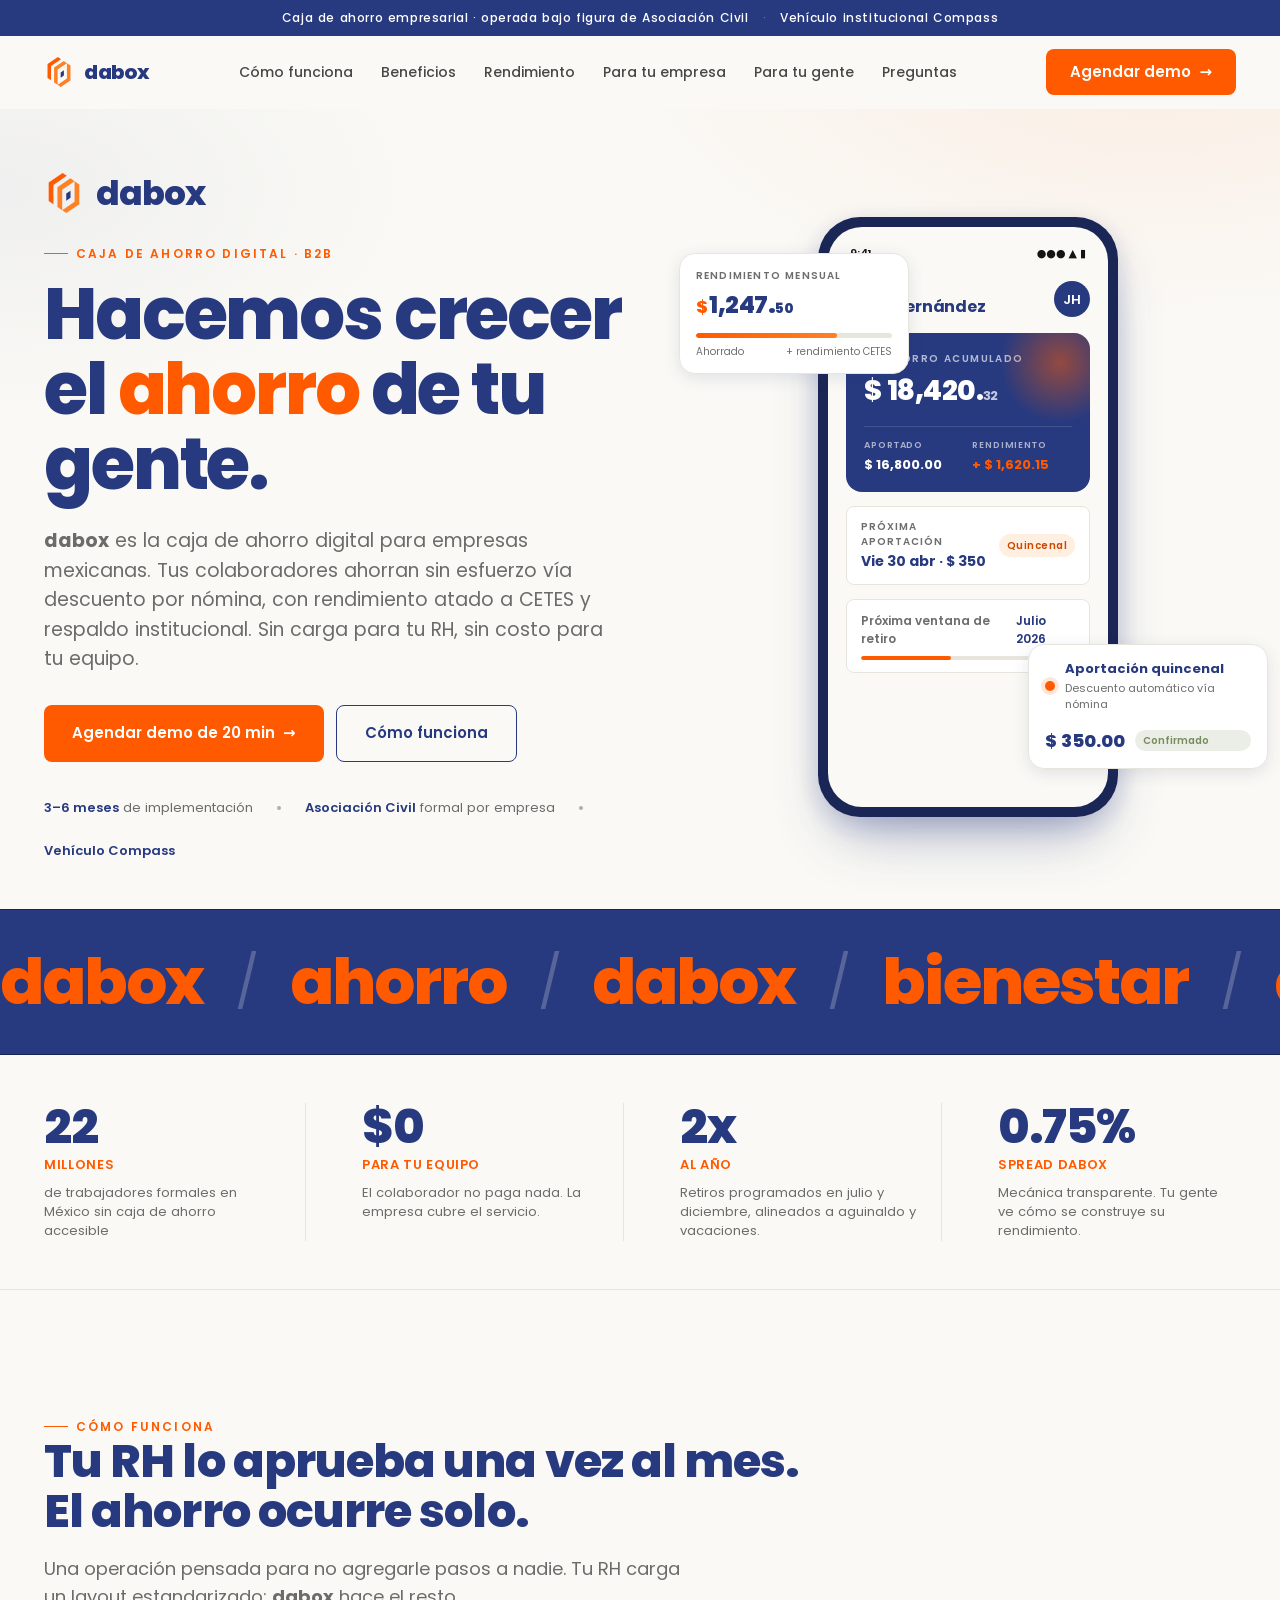
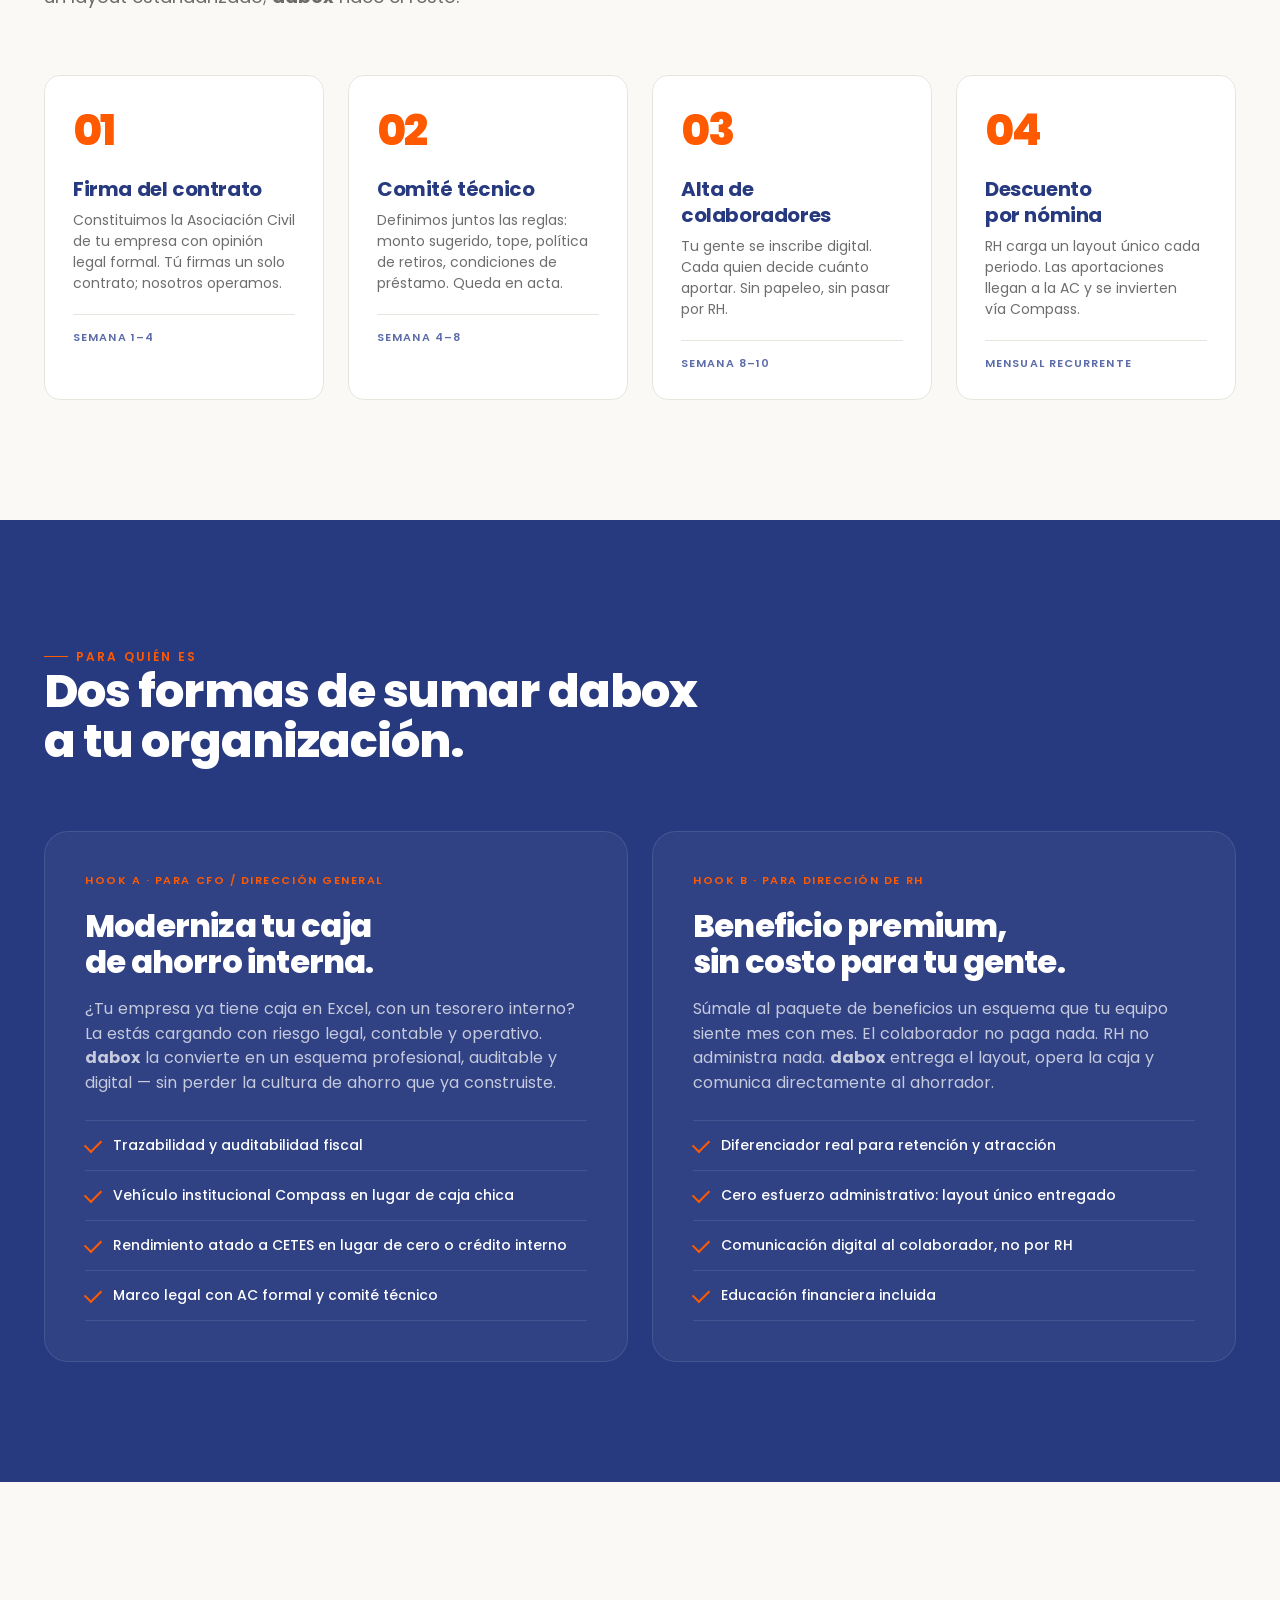
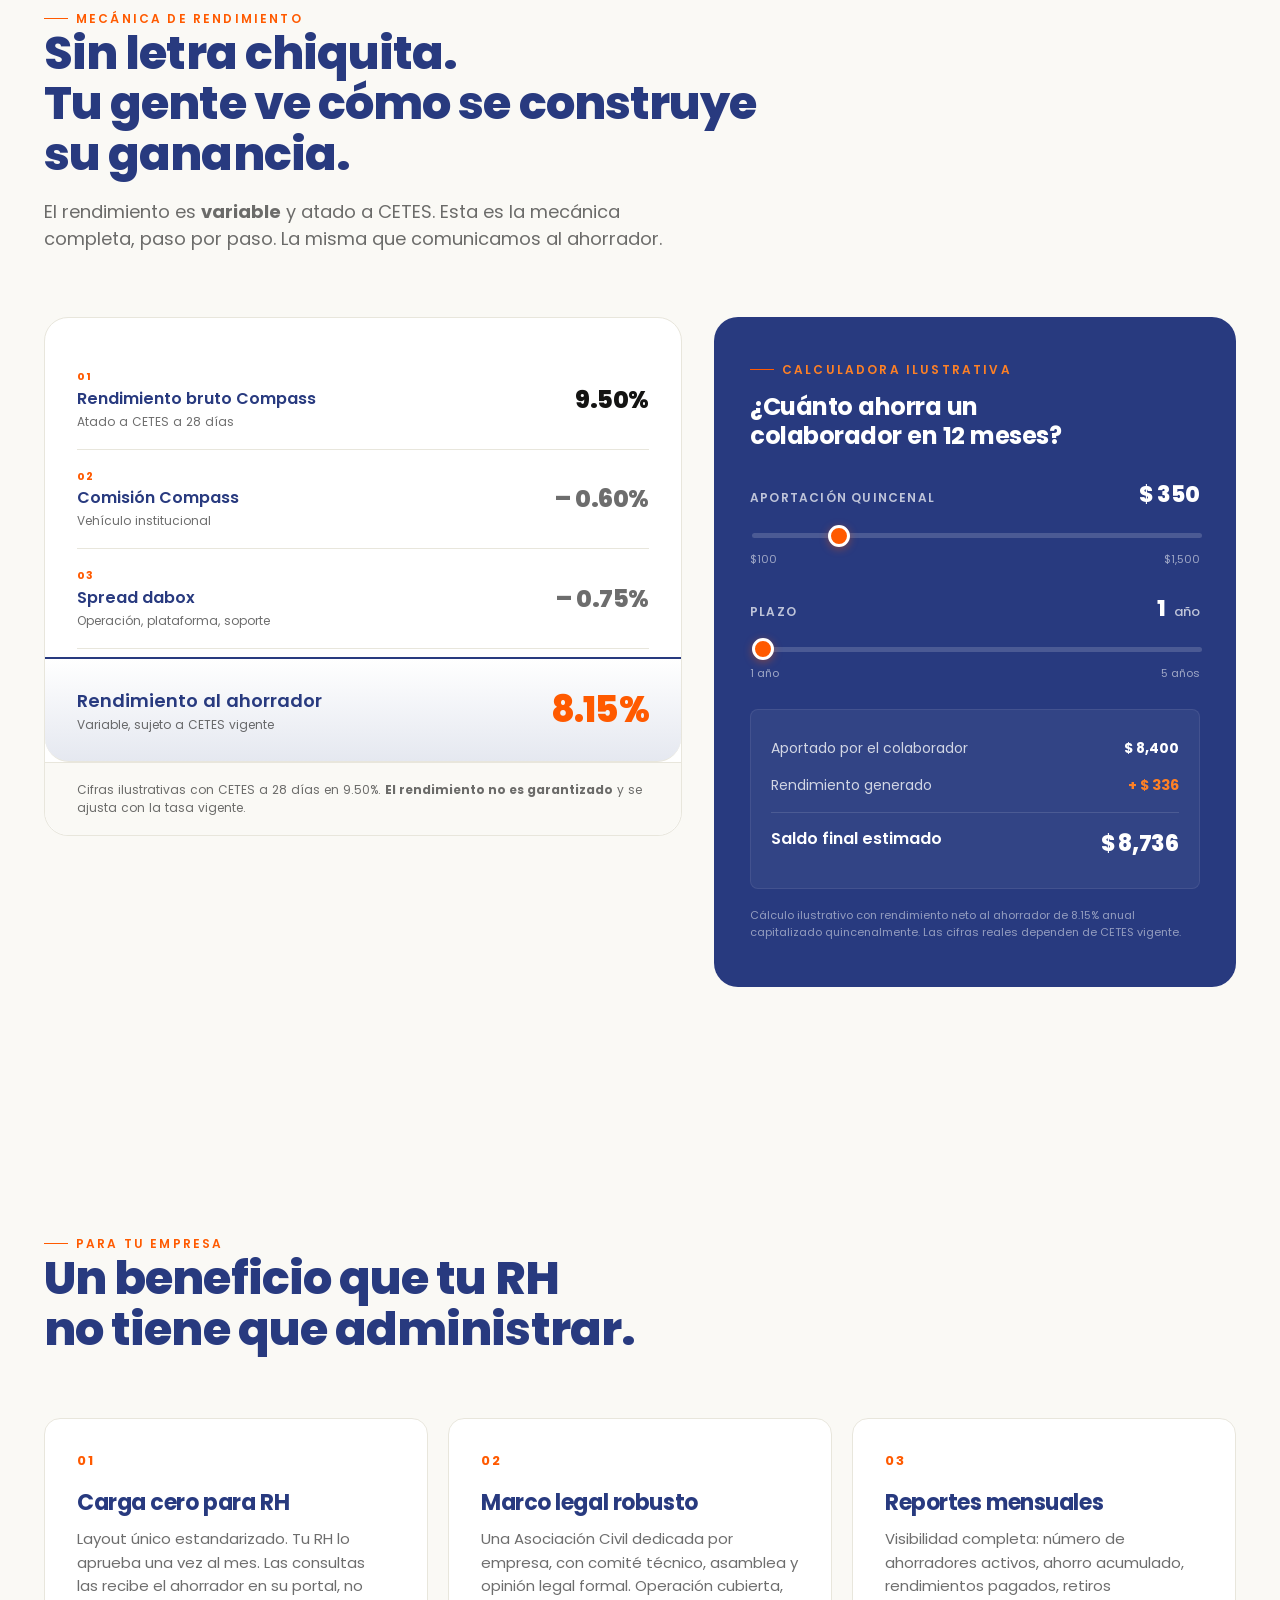
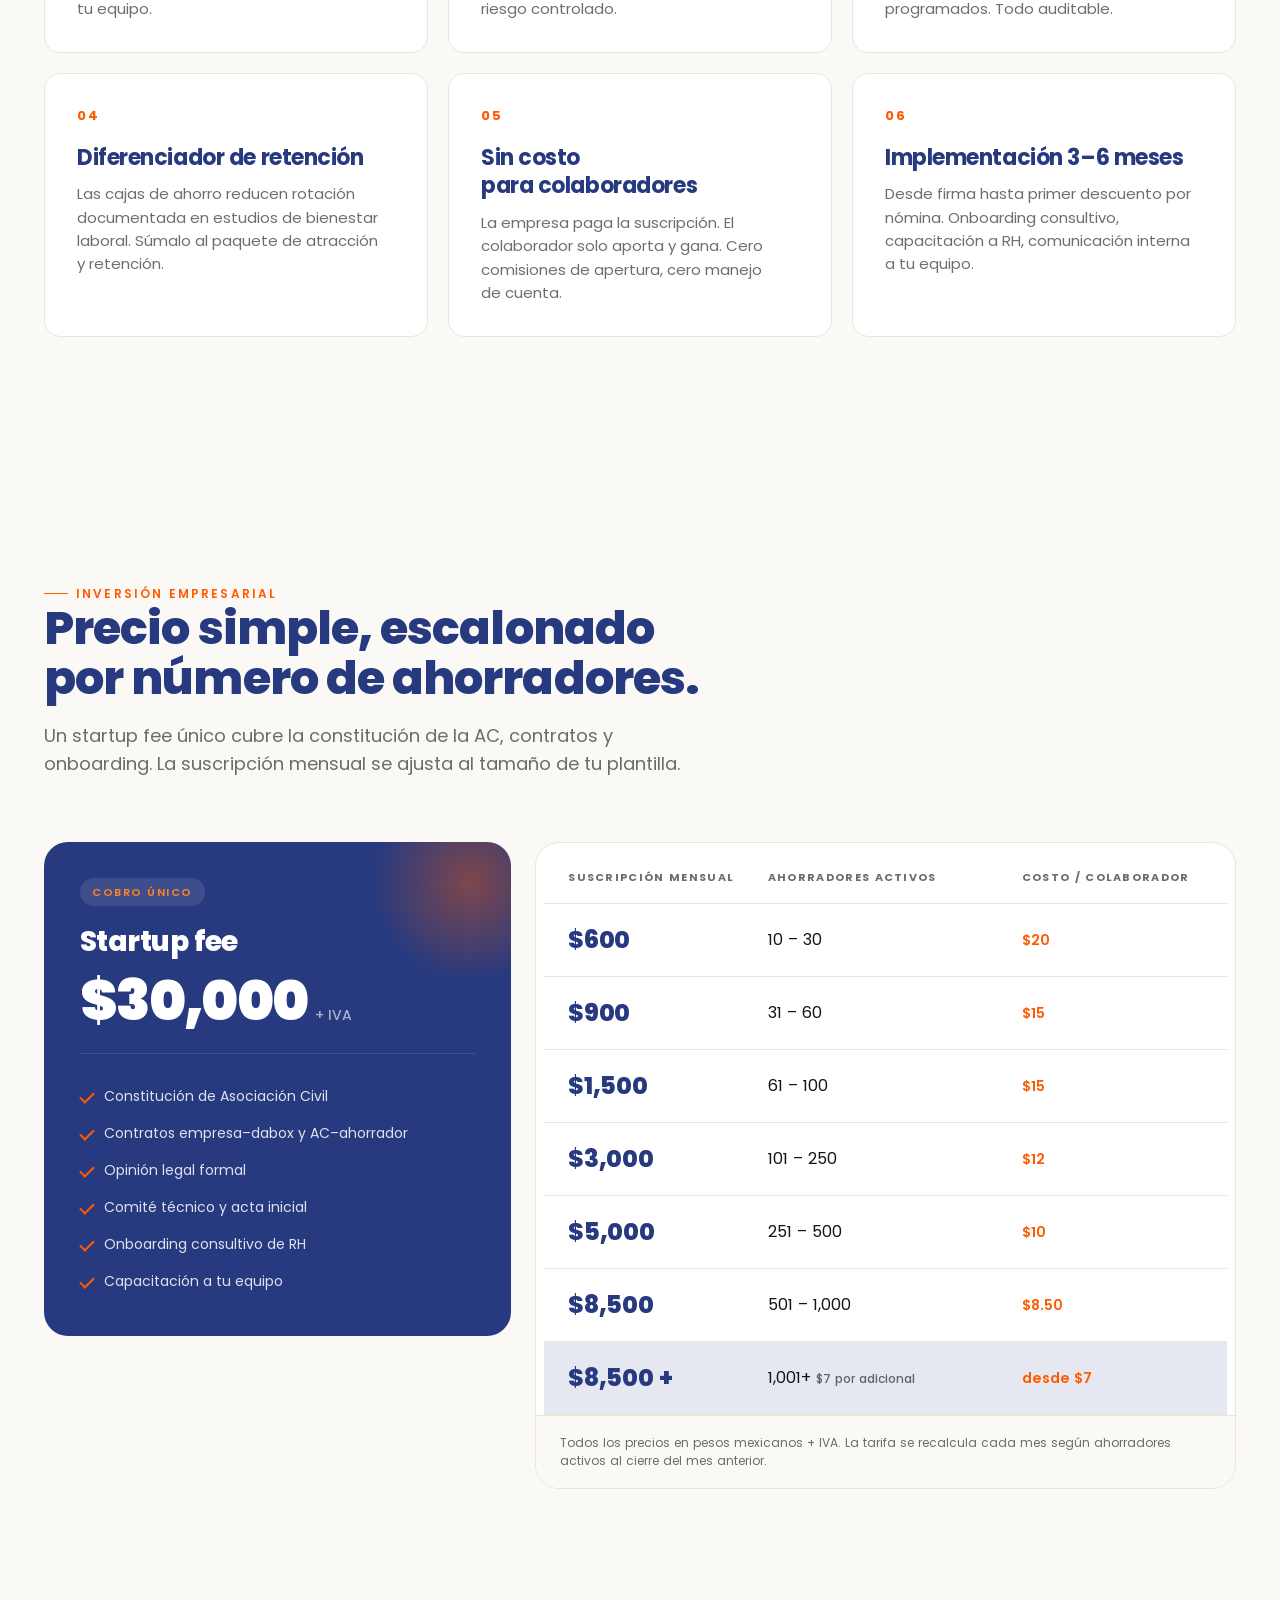
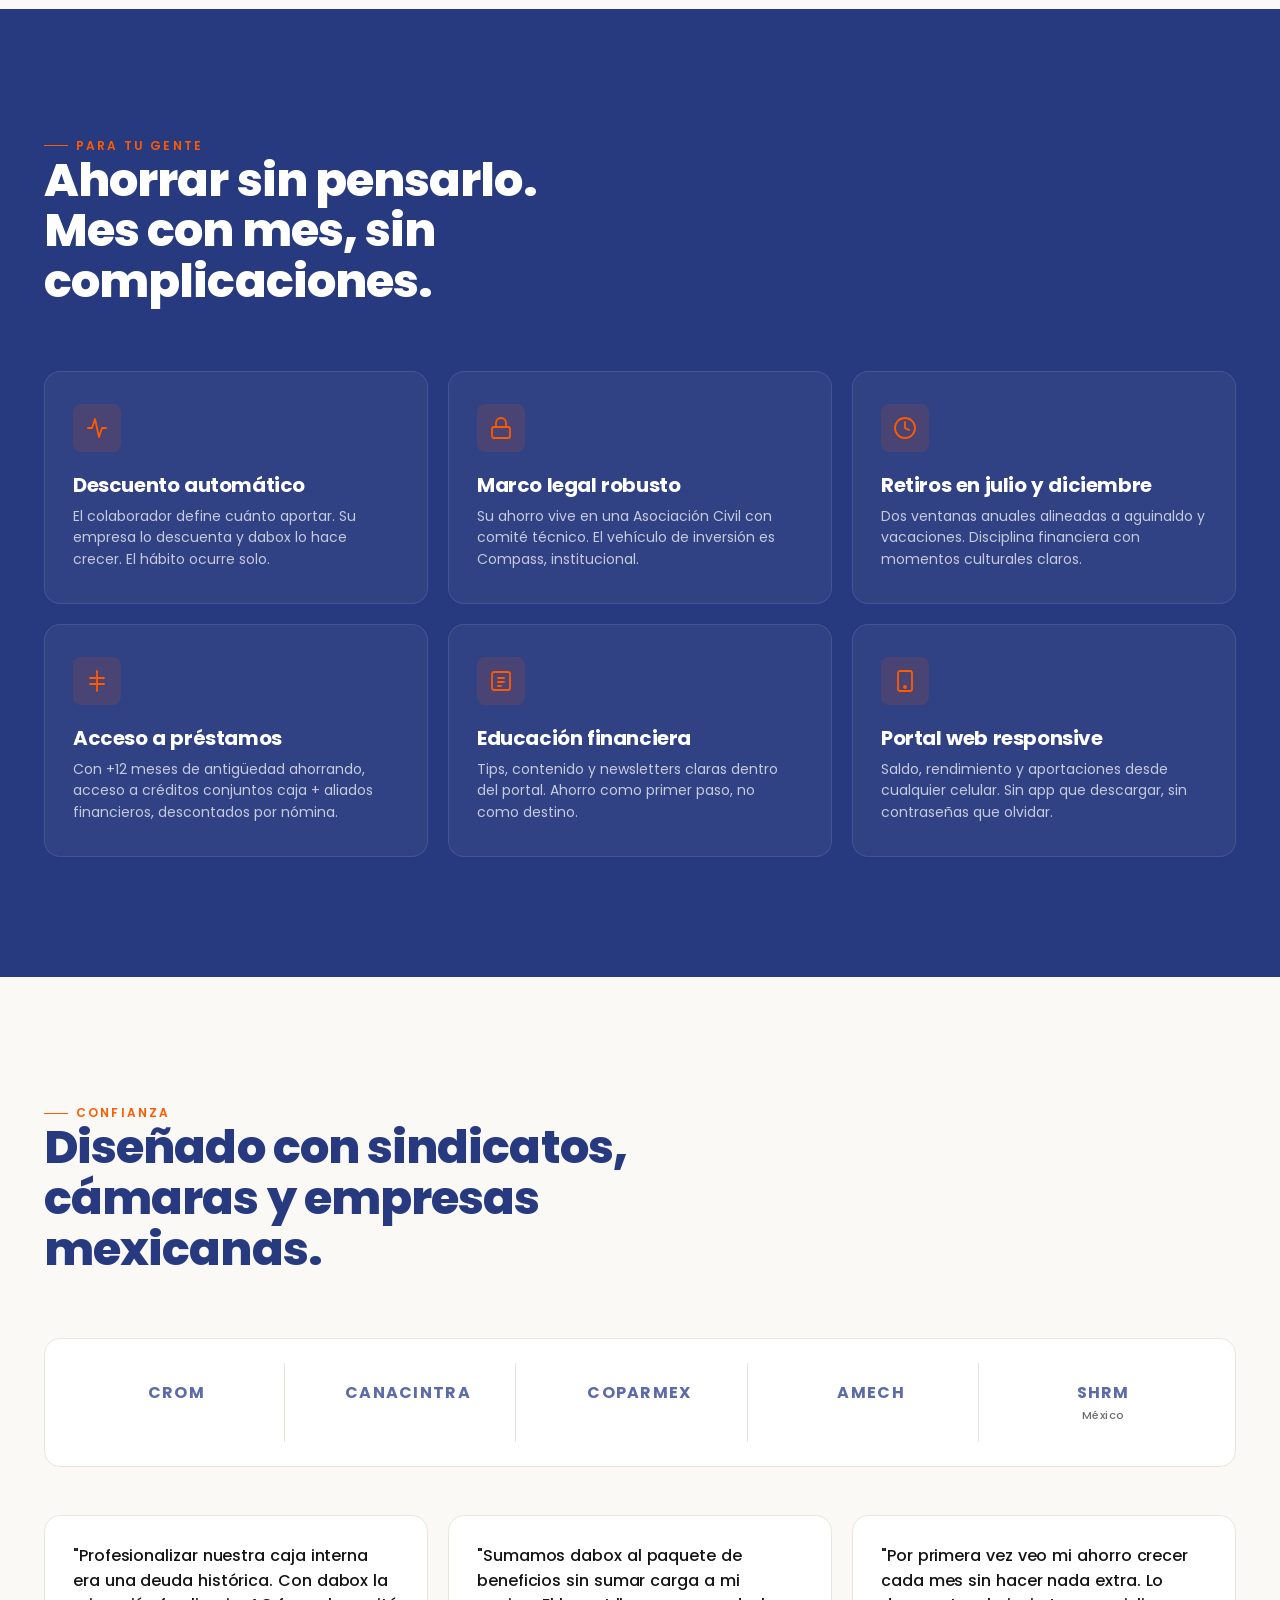
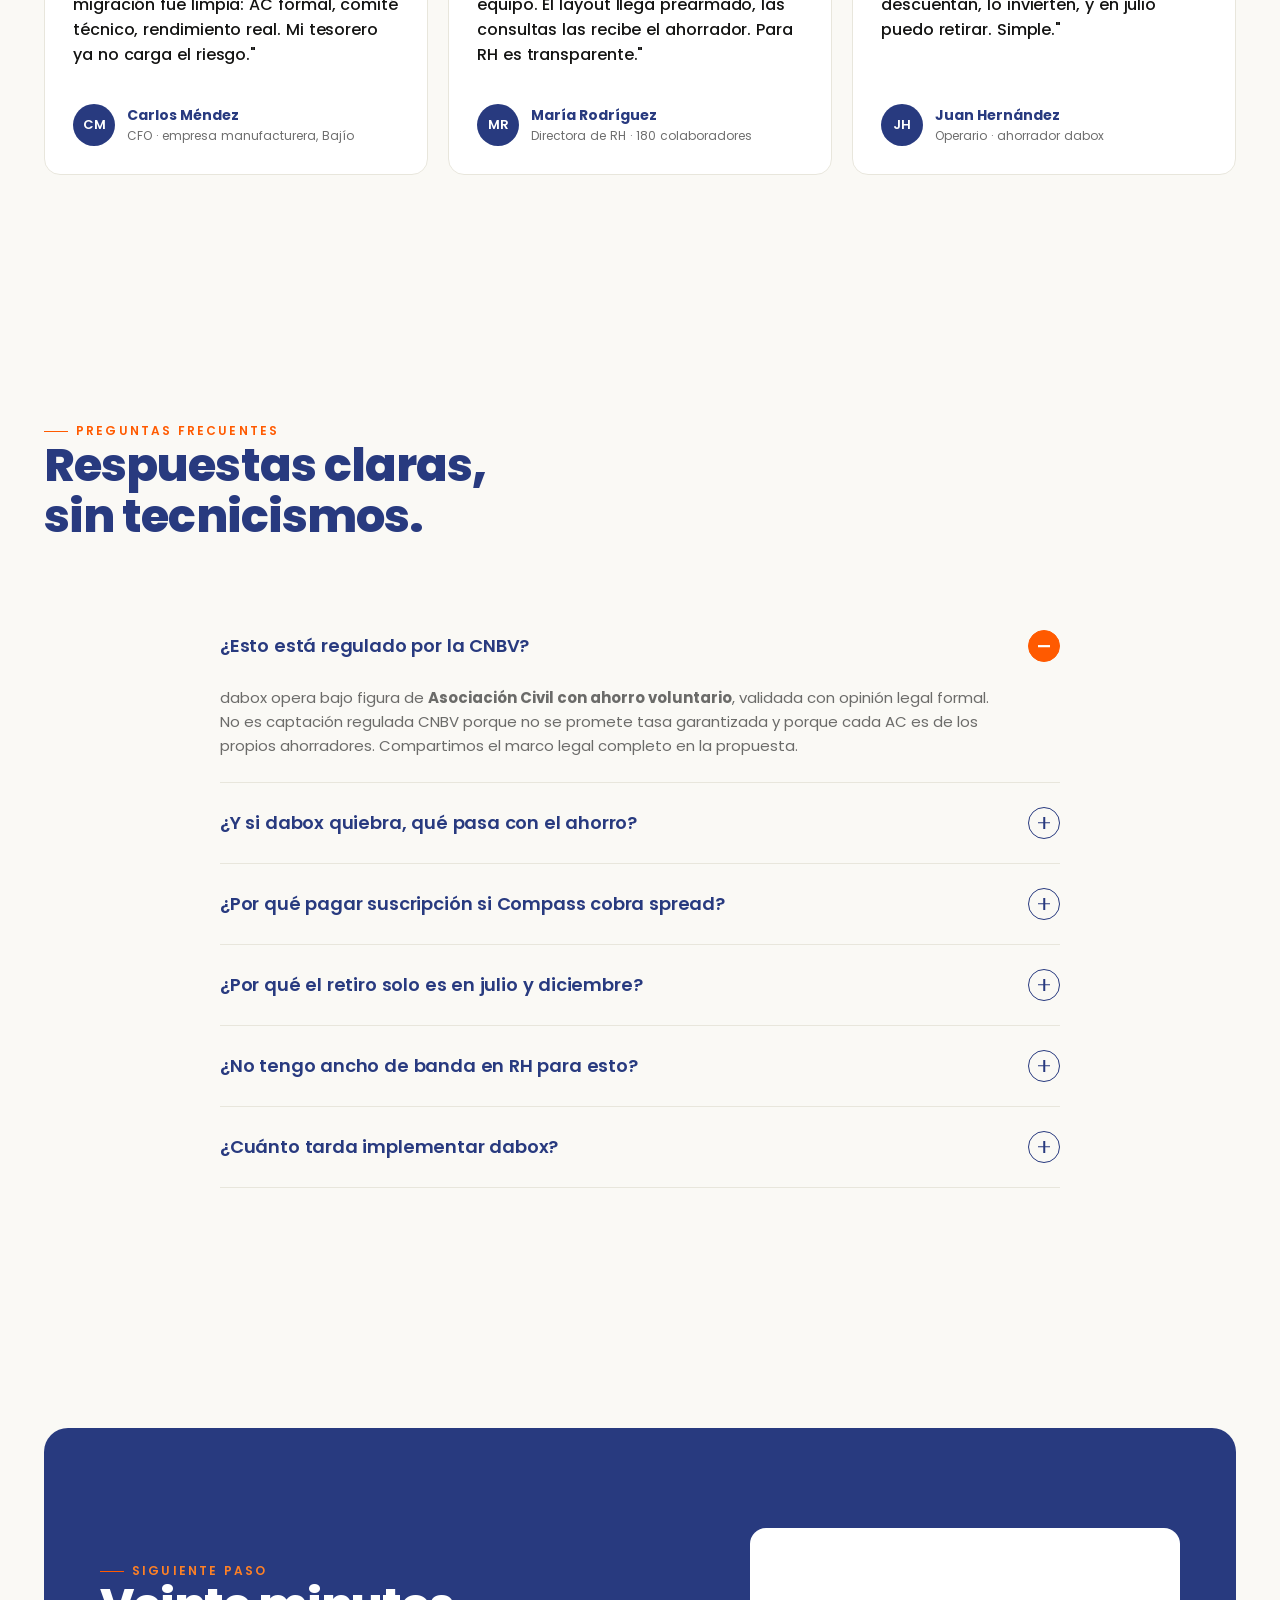
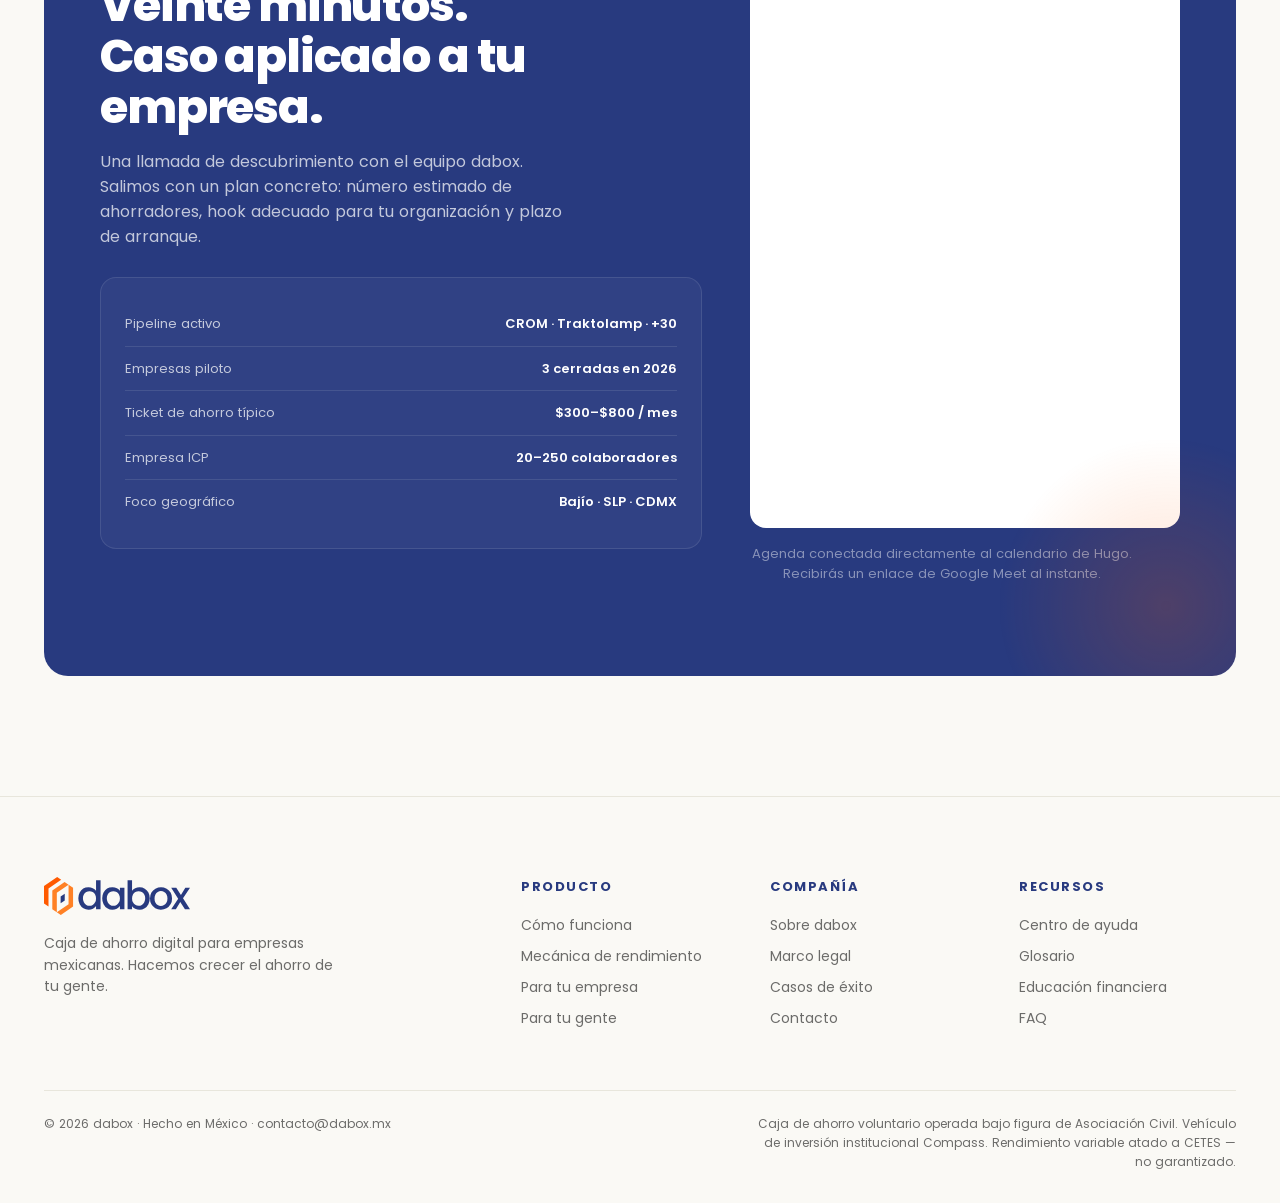
==== commit fb04cfde: "Add SEO/meta tags, sitemap and robots Update page titles and add meta descriptions and Open Graph me" ====
--- a/index.html
+++ b/index.html
@@ -3,7 +3,45 @@
 <head>
 <meta charset="utf-8">
 <meta name="viewport" content="width=device-width, initial-scale=1">
-<title>dabox — Hacemos crecer el ahorro de tu gente</title>
+<title>dabox | Caja de ahorro empresarial digital</title>
+<meta name="description" content="dabox es la caja de ahorro empresarial digital de México operada bajo figura de Asociación Civil. Haz crecer el ahorro de tu gente con rendimientos atados a CETES.">
+<meta property="og:title" content="dabox | Caja de ahorro empresarial digital">
+<meta property="og:description" content="dabox es la caja de ahorro empresarial digital de México. Haz crecer el ahorro de tu equipo con transparencia y seguridad.">
+<meta property="og:image" content="https://dabox.mx/assets/logo-complete-color.svg">
+<meta property="og:url" content="https://dabox.mx/">
+<meta property="og:type" content="website">
+
+<!-- Datos Estructurados JSON-LD -->
+<script type="application/ld+json">
+{
+  "@context": "https://schema.org",
+  "@graph": [
+    {
+      "@type": "Organization",
+      "@id": "https://dabox.mx/#organization",
+      "name": "dabox",
+      "url": "https://dabox.mx/",
+      "logo": "https://dabox.mx/assets/symbol-color.svg",
+      "description": "Caja de ahorro digital para empresas mexicanas. Rendimientos institucionales, operación transparente y sin carga administrativa para Recursos Humanos.",
+      "contactPoint": {
+        "@type": "ContactPoint",
+        "email": "contacto@dabox.mx",
+        "contactType": "customer service",
+        "availableLanguage": "Spanish"
+      }
+    },
+    {
+      "@type": "WebSite",
+      "@id": "https://dabox.mx/#website",
+      "url": "https://dabox.mx/",
+      "name": "dabox",
+      "publisher": {
+        "@id": "https://dabox.mx/#organization"
+      }
+    }
+  ]
+}
+</script>
 <link rel="stylesheet" href="/styles.css">
 <link rel="icon" type="image/svg+xml" href="/assets/symbol-color.svg">
 <template id="__bundler_thumbnail" data-bg-color="#FAF9F5">
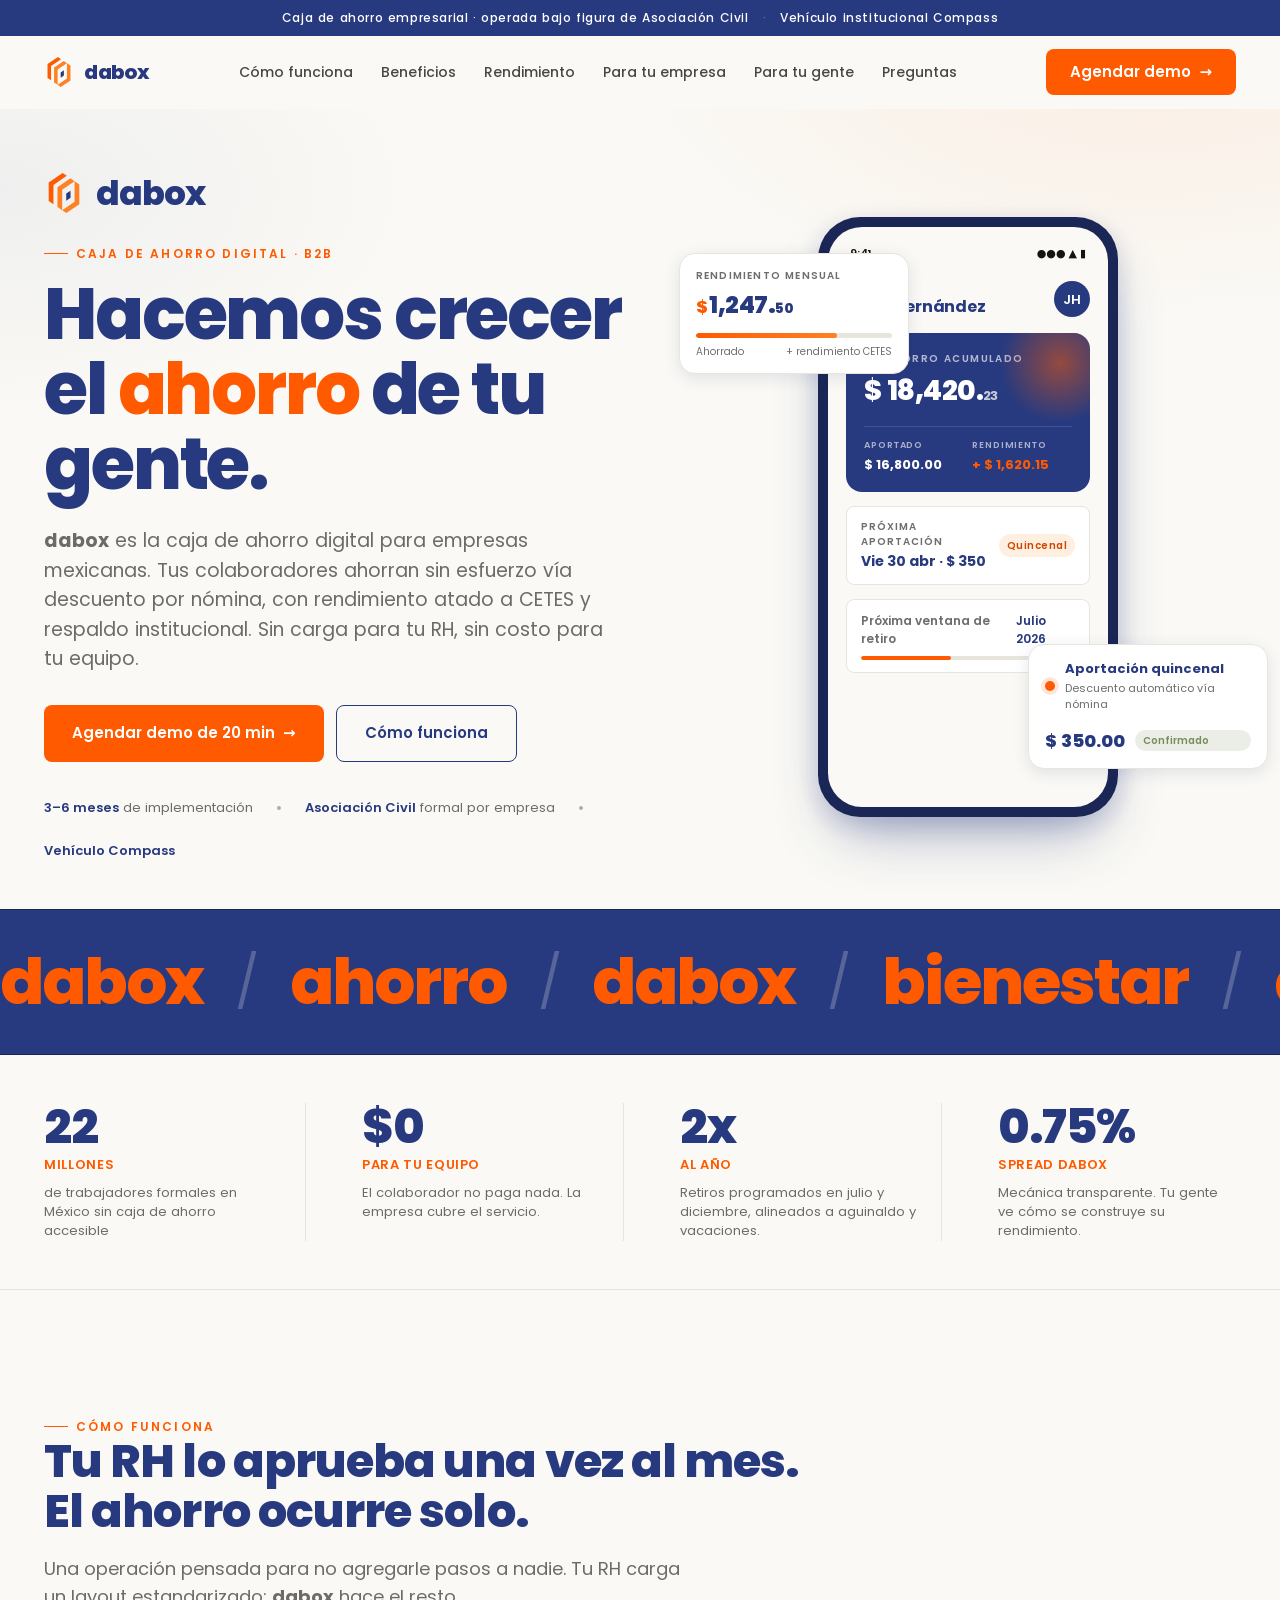
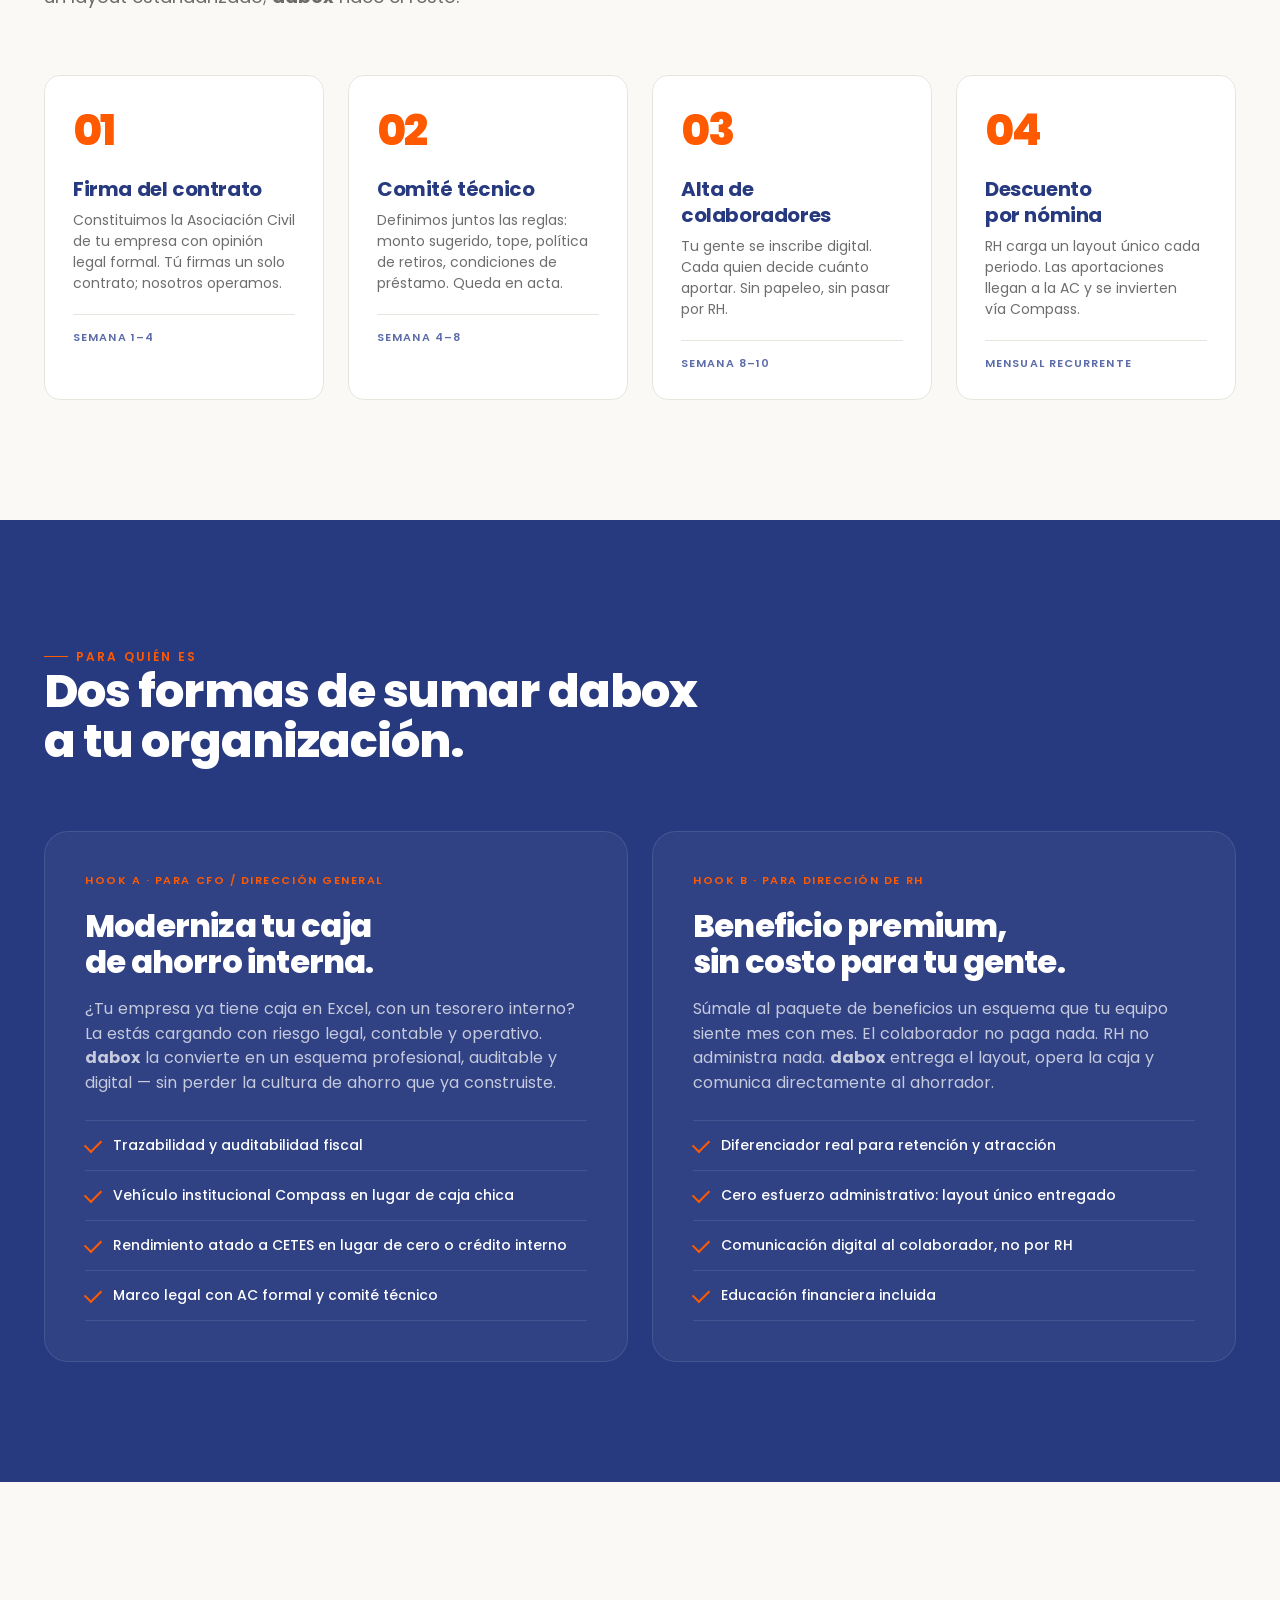
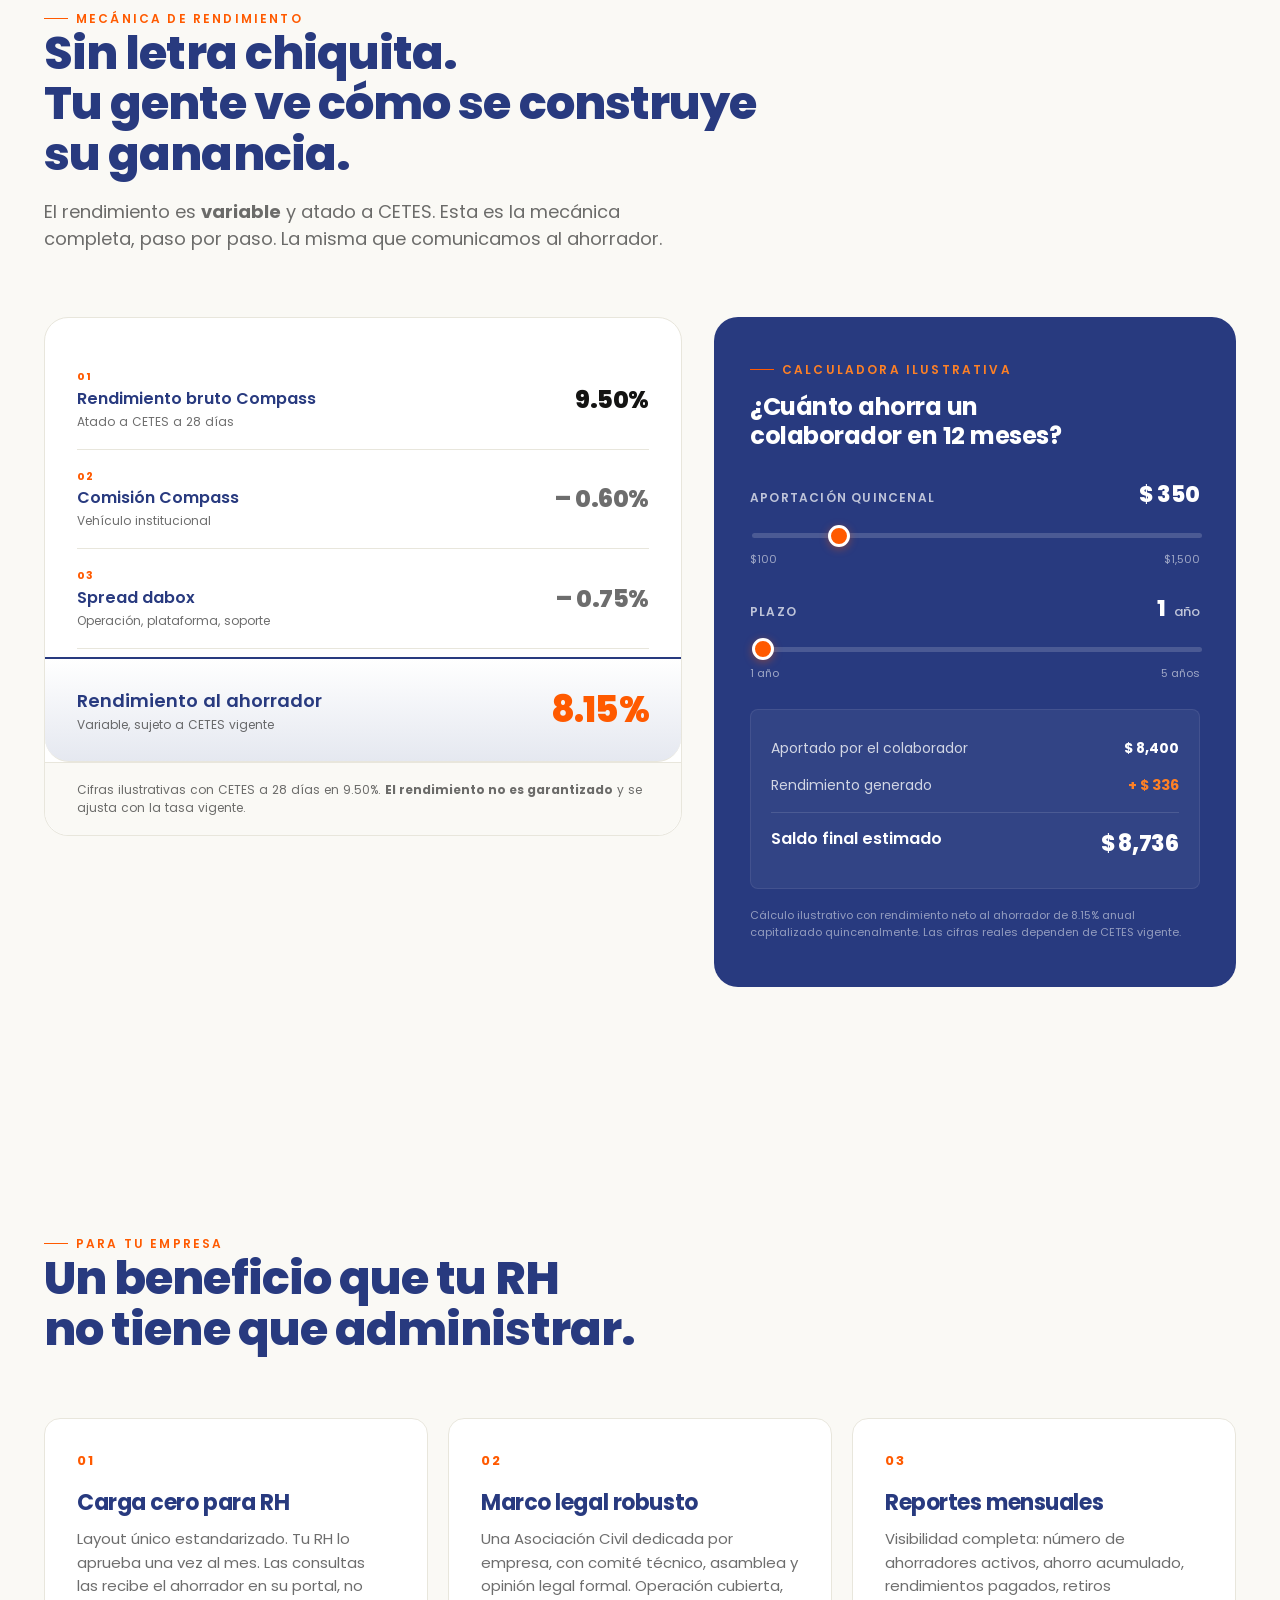
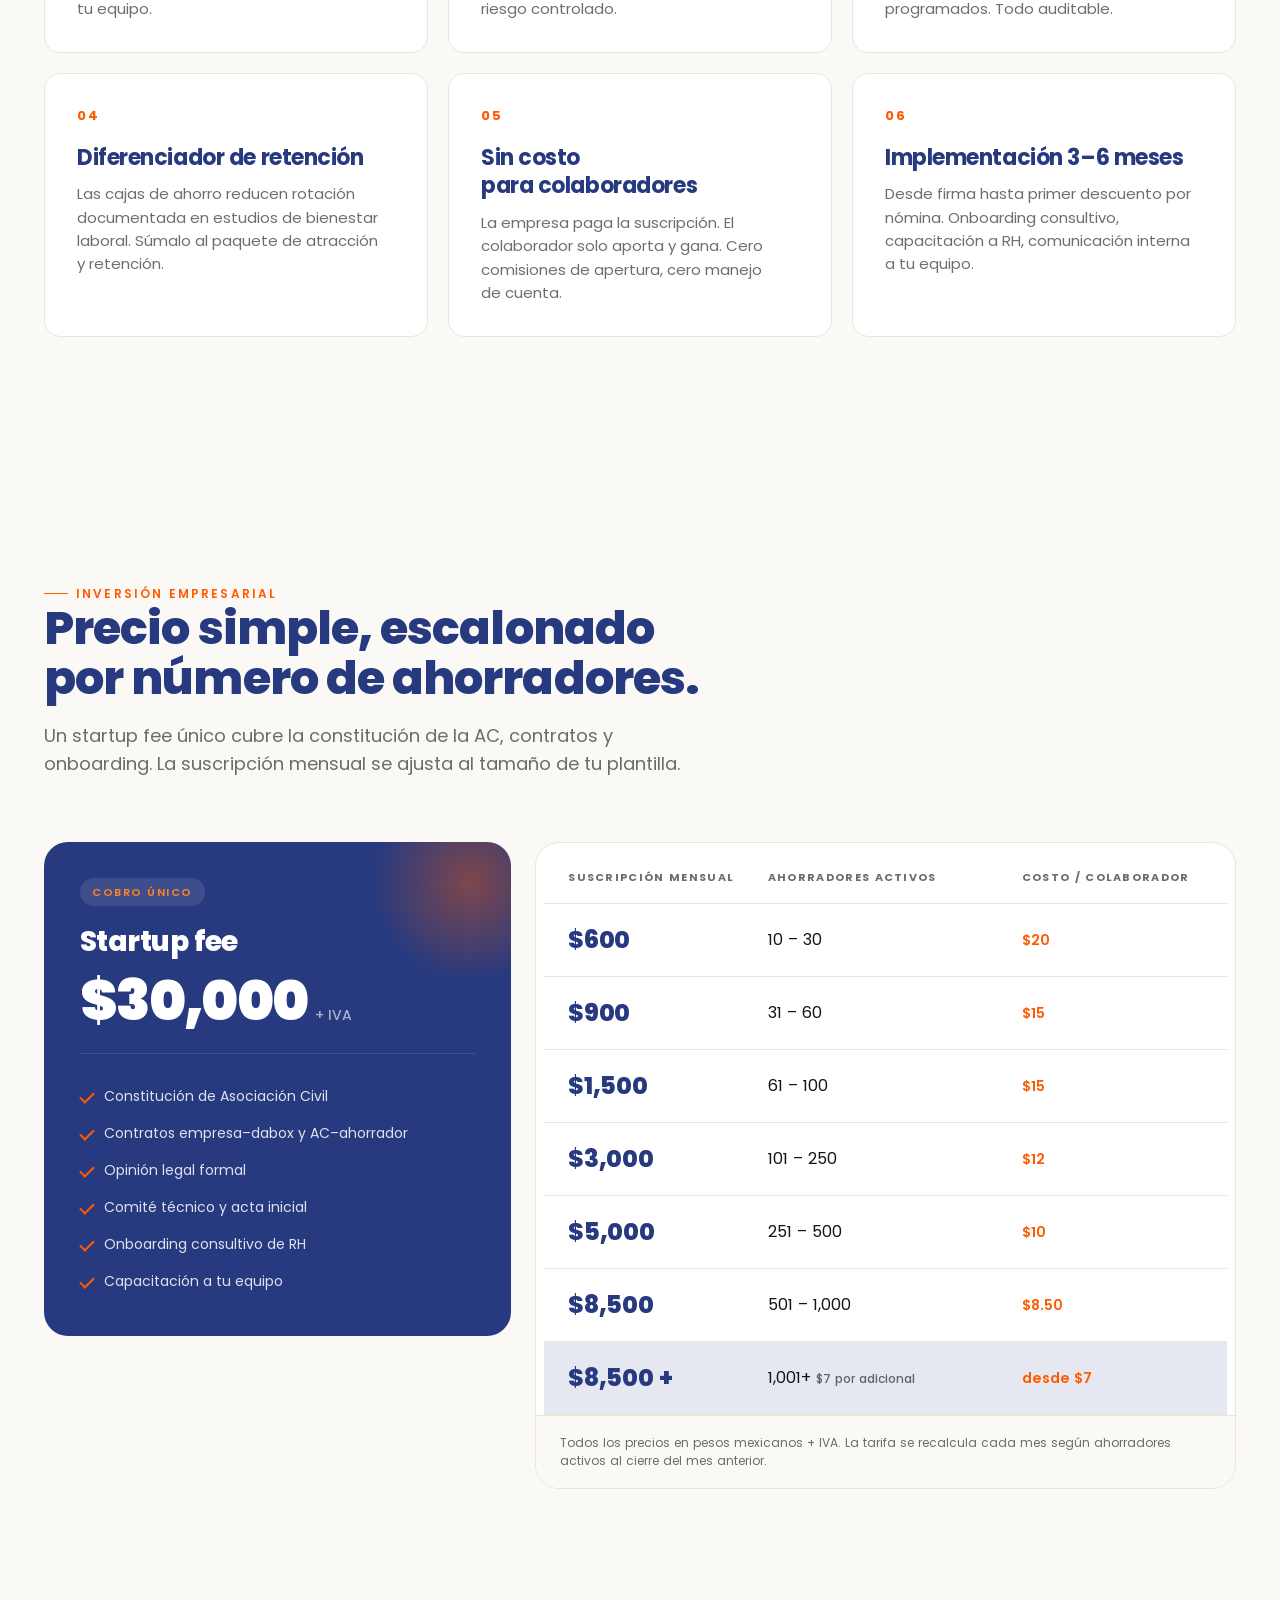
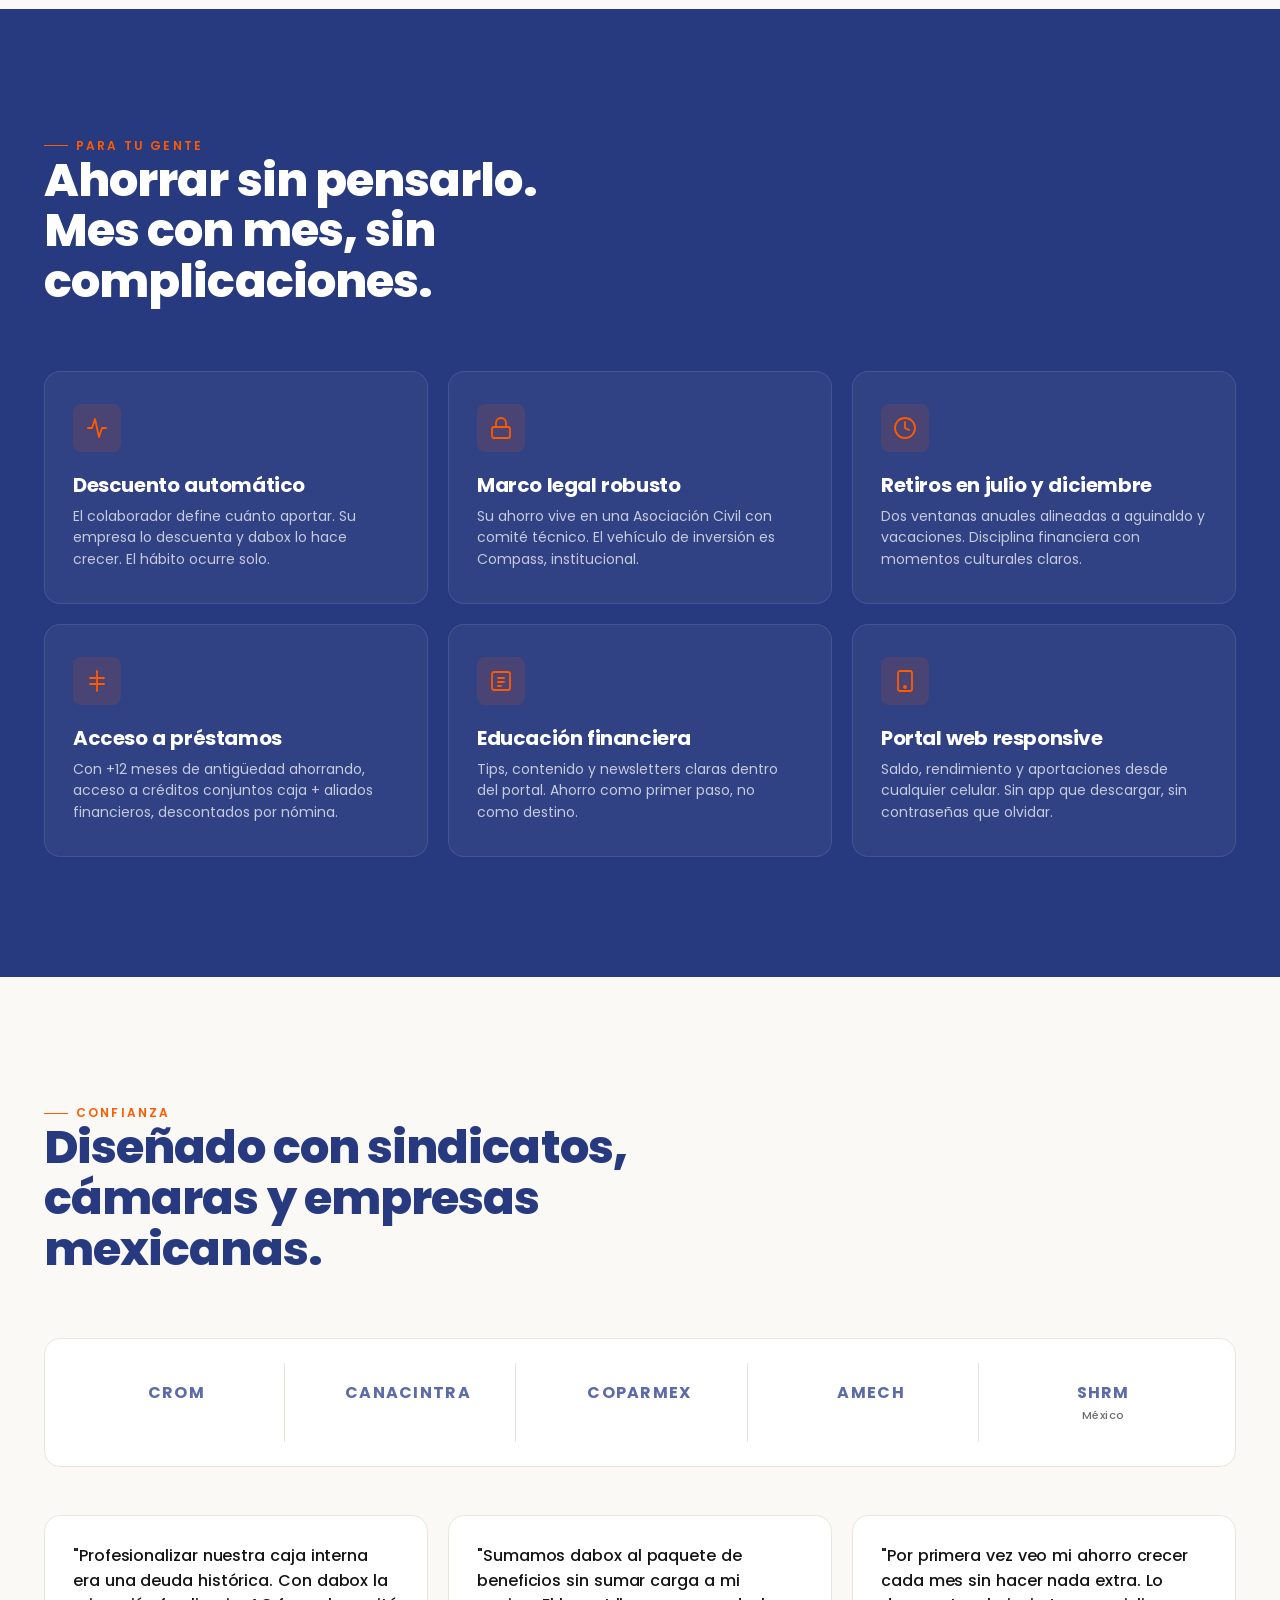
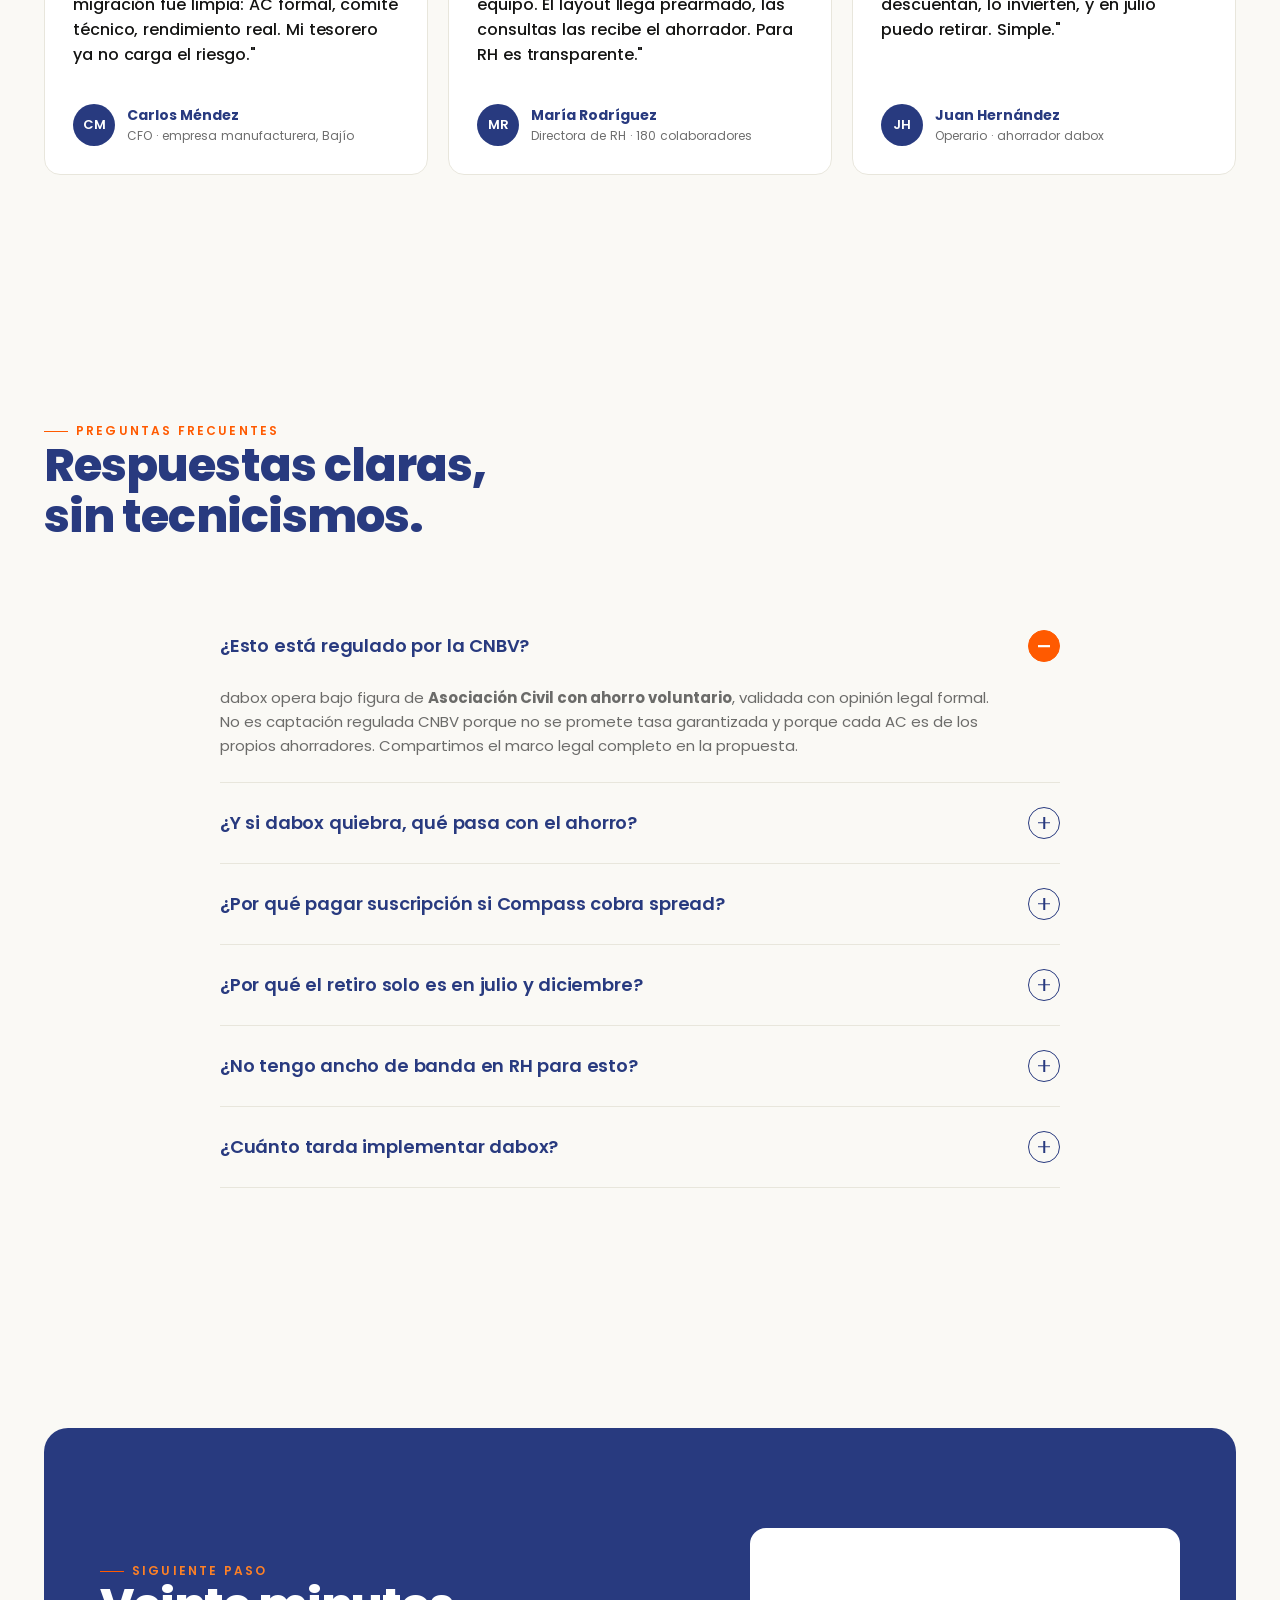
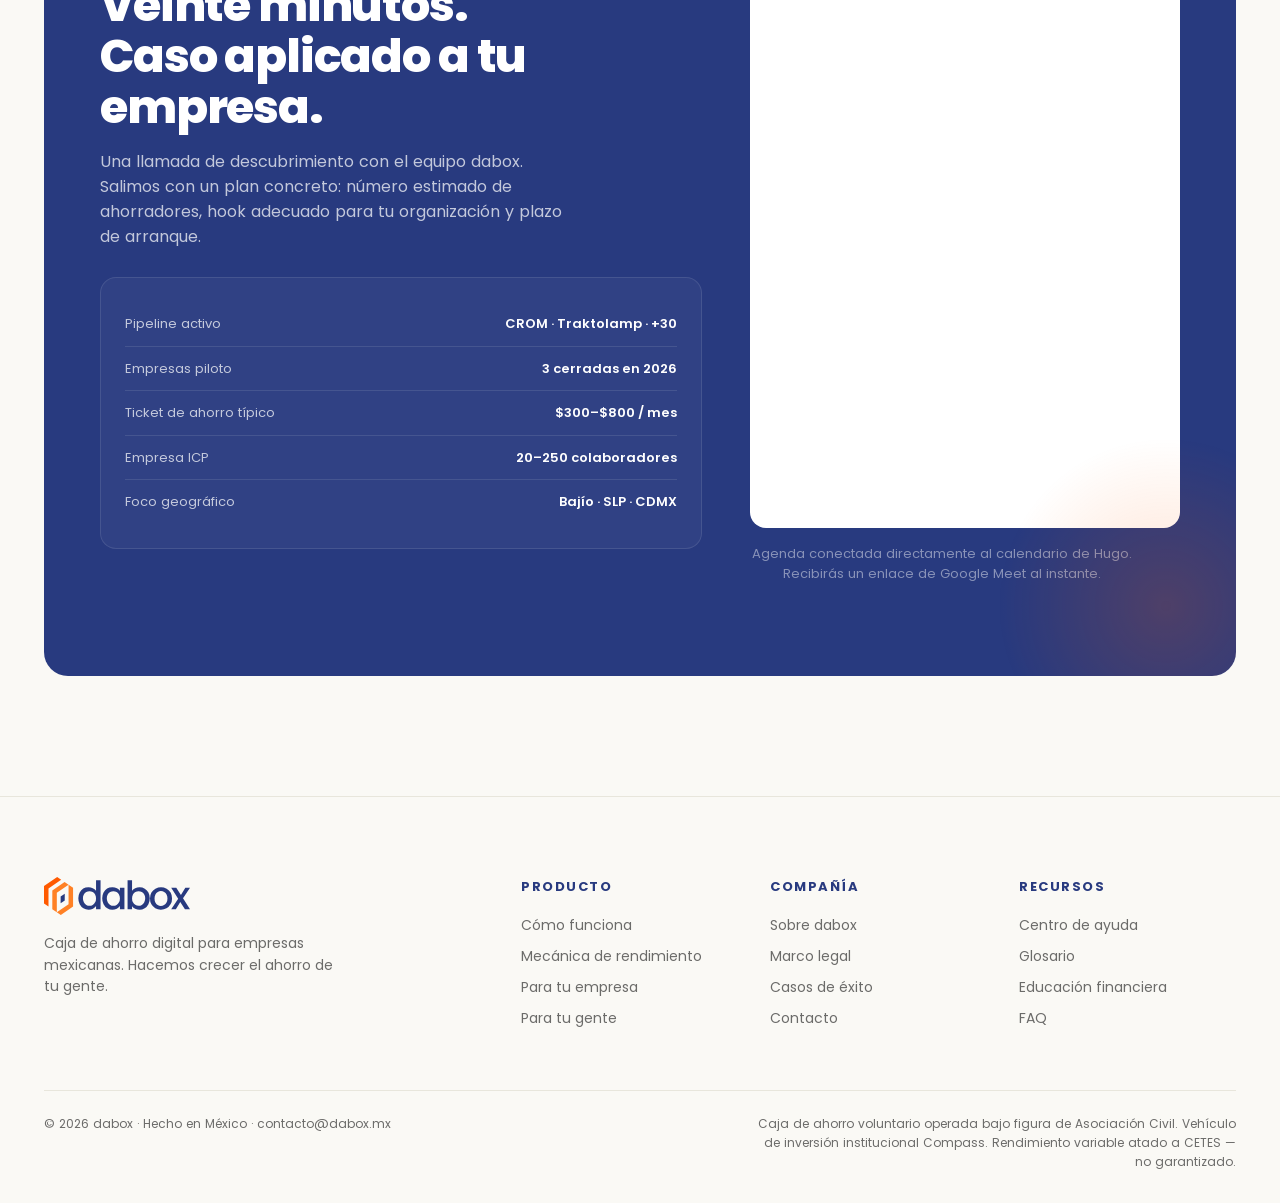
==== commit 7c01adcb: "Fix HTML asset and link paths for GitHub Pages Convert absolute "/" paths to relative paths across s" ====
--- a/index.html
+++ b/index.html
@@ -42,8 +42,8 @@
   ]
 }
 </script>
-<link rel="stylesheet" href="/styles.css">
-<link rel="icon" type="image/svg+xml" href="/assets/symbol-color.svg">
+<link rel="stylesheet" href="styles.css">
+<link rel="icon" type="image/svg+xml" href="assets/symbol-color.svg">
 <template id="__bundler_thumbnail" data-bg-color="#FAF9F5">
   <svg viewBox="0 0 1200 800" xmlns="http://www.w3.org/2000/svg">
     <rect width="1200" height="800" fill="#FAF9F5"/>
@@ -69,7 +69,7 @@
 <nav class="nav" id="nav">
   <div class="wrap nav-inner">
     <a class="brand" href="#top">
-      <img class="brand-mark" src="/assets/symbol-color.svg" alt="">
+      <img class="brand-mark" src="assets/symbol-color.svg" alt="">
       <span class="brand-word">dabox</span>
     </a>
     <div class="nav-links">
@@ -91,7 +91,7 @@
   <div class="wrap hero-grid">
     <div>
       <div class="hero-brand">
-        <img src="/assets/symbol-color.svg" alt="" class="hero-brand-mark">
+        <img src="assets/symbol-color.svg" alt="" class="hero-brand-mark">
         <div class="hero-brand-word">dabox</div>
       </div>
       <span class="eyebrow">Caja de ahorro digital · B2B</span>
@@ -666,7 +666,7 @@
   <div class="wrap">
     <div class="foot-top">
       <div class="foot-brand">
-        <img src="/assets/logo-complete-color.svg" alt="dabox" style="height:38px">
+        <img src="assets/logo-complete-color.svg" alt="dabox" style="height:38px">
         <p>Caja de ahorro digital para empresas mexicanas. Hacemos crecer el ahorro de tu gente.</p>
       </div>
       <div class="foot-cols">
@@ -679,16 +679,16 @@
         </div>
         <div class="foot-col">
           <h4>Compañía</h4>
-          <a href="/sobre-dabox">Sobre dabox</a>
-          <a href="/marco-legal">Marco legal</a>
-          <a href="/casos-de-exito">Casos de éxito</a>
+          <a href="sobre-dabox">Sobre dabox</a>
+          <a href="marco-legal">Marco legal</a>
+          <a href="casos-de-exito">Casos de éxito</a>
           <a href="#contacto">Contacto</a>
         </div>
         <div class="foot-col">
           <h4>Recursos</h4>
-          <a href="/centro-de-ayuda">Centro de ayuda</a>
-          <a href="/glosario">Glosario</a>
-          <a href="/educacion-financiera">Educación financiera</a>
+          <a href="centro-de-ayuda">Centro de ayuda</a>
+          <a href="glosario">Glosario</a>
+          <a href="educacion-financiera">Educación financiera</a>
           <a href="#faq">FAQ</a>
         </div>
       </div>
@@ -722,6 +722,6 @@
   </div>
 </div>
 
-<script src="/main.js"></script>
+<script src="main.js"></script>
 </body>
 </html>
